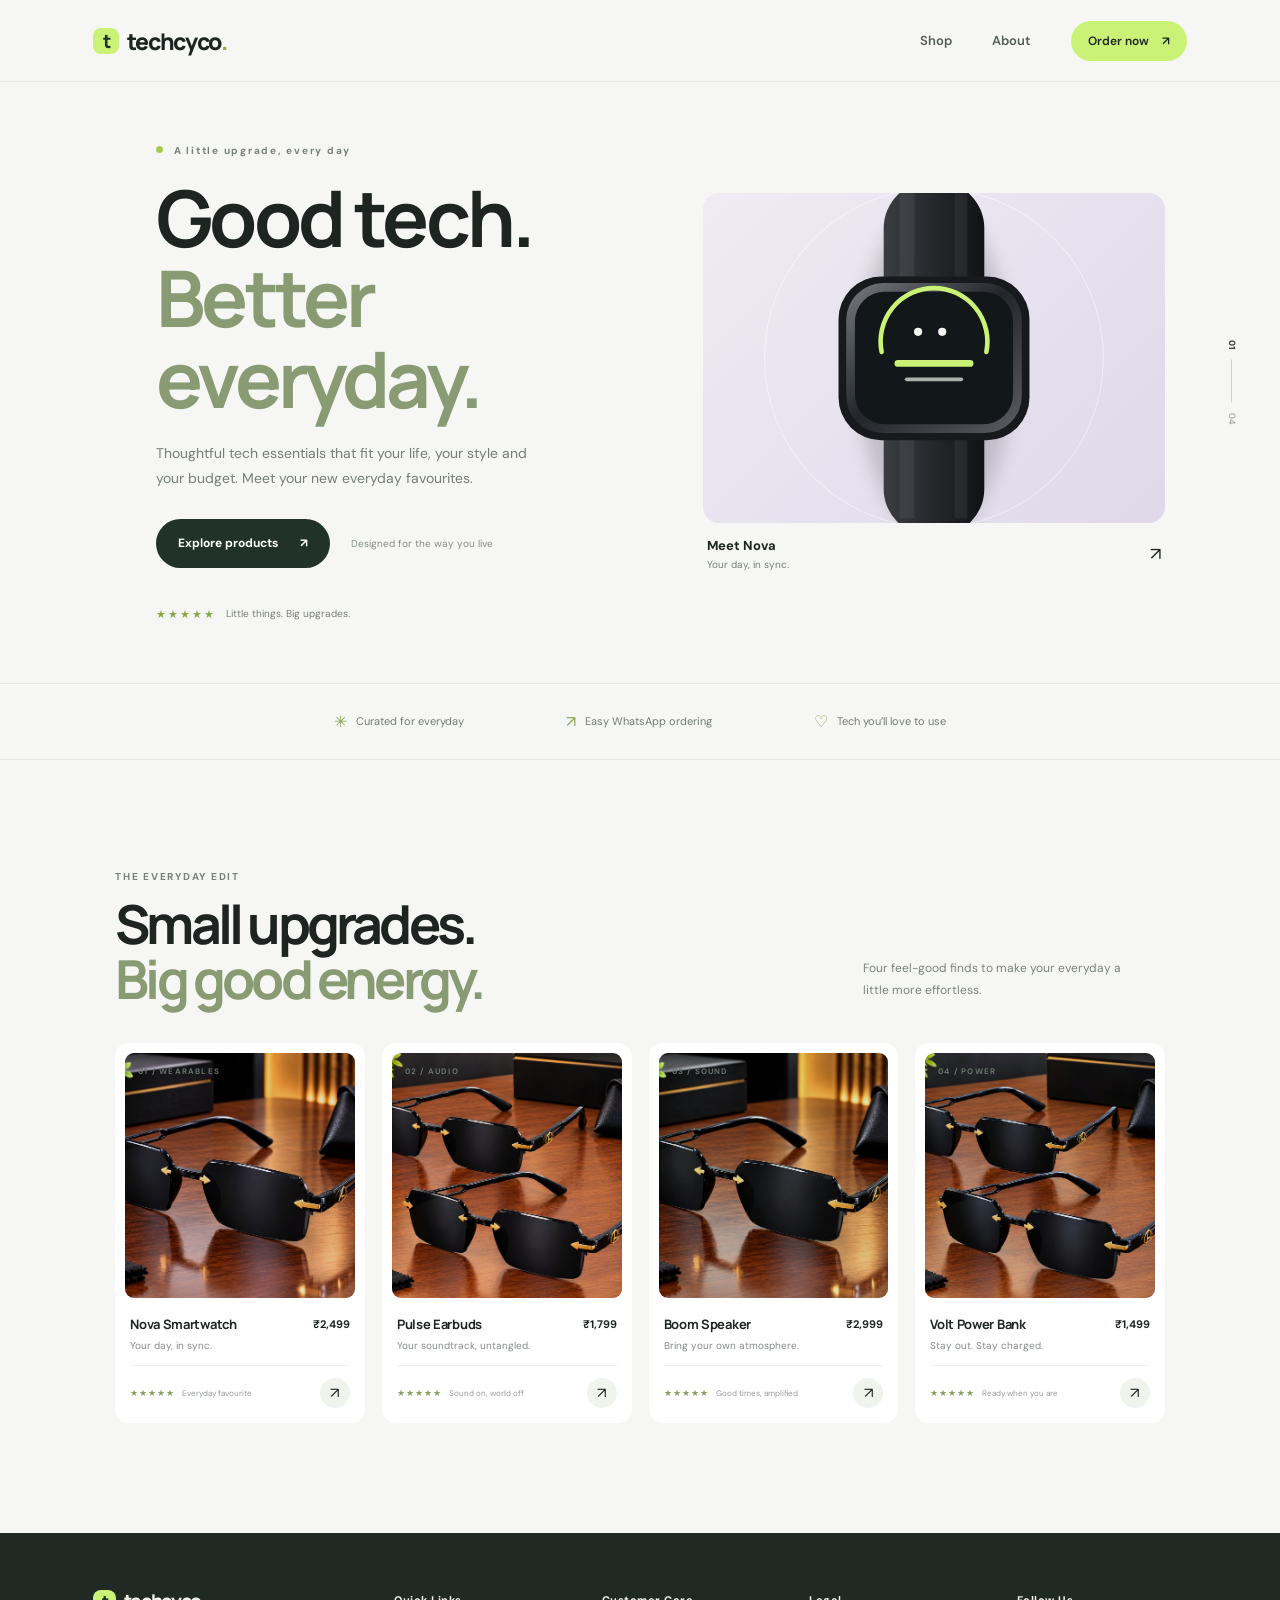
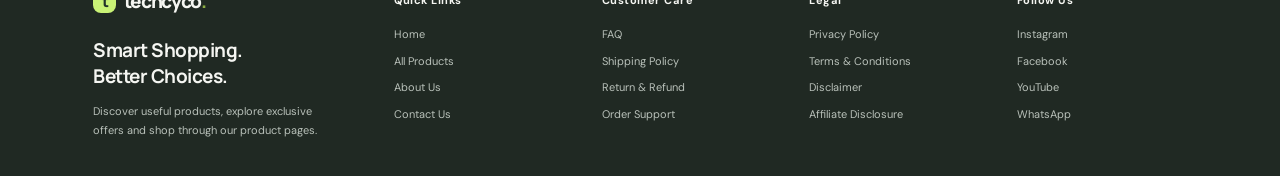
==== index.html @ bb51aa91 "initialisation" ====
<!doctype html>
<html lang="en">
<head>
  <meta charset="utf-8">
  <meta name="viewport" content="width=device-width, initial-scale=1">
  <meta name="theme-color" content="#f6f7f4">
  <meta name="description" content="Discover thoughtfully selected everyday tech at Techcyco. Shop smartwatches, earbuds, speakers and power banks.">
  <title>Techcyco — Good tech, made for every day</title>
  <link rel="preconnect" href="https://fonts.googleapis.com">
  <link rel="preconnect" href="https://fonts.gstatic.com" crossorigin>
  <link href="https://fonts.googleapis.com/css2?family=DM+Sans:wght@400;500;600;700&family=Manrope:wght@400;500;600;700;800&display=swap" rel="stylesheet">
  <link rel="stylesheet" href="css/style.css">
</head>
<body data-page="home">
  <header class="site-header">
    <a class="brand" href="index.html" aria-label="Techcyco home"><span class="brand-mark">t</span>techcyco<span class="brand-dot">.</span></a>
    <nav class="main-nav" aria-label="Main navigation">
      <a href="#products">Shop</a>
      <a href="#about">About</a>
      <a class="nav-cta" href="products/product1/index.html#order">Order now <span aria-hidden="true">↗</span></a>
    </nav>
  </header>

  <main>
    <section class="hero">
      <div class="hero-copy">
        <p class="eyebrow"><span class="eyebrow-dot"></span> A little upgrade, every day</p>
        <h1>Good tech.<br><span>Better everyday.</span></h1>
        <p class="hero-description">Thoughtful tech essentials that fit your life, your style and your budget. Meet your new everyday favourites.</p>
        <div class="hero-actions">
          <a class="button button-dark" href="#products">Explore products <span aria-hidden="true">↗</span></a>
          <span class="hero-note">Designed for the way you live</span>
        </div>
        <div class="hero-proof"><span class="proof-stars" aria-label="5 out of 5 stars">★★★★★</span><span>Little things. Big upgrades.</span></div>
      </div>

      <figure class="hero-art">
        <img src="images/product1.svg" alt="Nova smartwatch">
        <figcaption class="hero-product-tag">
          <span><strong>Meet Nova</strong><small>Your day, in sync.</small></span>
          <a href="products/product1/index.html" aria-label="Shop Nova smartwatch">↗</a>
        </figcaption>
      </figure>
      <div class="hero-index"><span>01</span><span class="index-line"></span><span>04</span></div>
    </section>

    <section class="trust-strip" aria-label="Shopping benefits">
      <span><i>✳</i> Curated for everyday</span><span><i>↗</i> Easy WhatsApp ordering</span><span><i>♡</i> Tech you’ll love to use</span>
    </section>

    <section class="products-section section-wrap" id="products">
      <div class="section-heading">
        <div><p class="eyebrow">THE EVERYDAY EDIT</p><h2>Small upgrades.<br><span>Big good energy.</span></h2></div>
        <p>Four feel-good finds to make your everyday a little more effortless.</p>
      </div>
      <div class="product-grid">
        <article class="product-card card-lilac">
          <a class="card-image" href="products/product1/index.html" aria-label="View Nova smartwatch"><span class="card-number">01 / WEARABLES</span><img src="images/psun106_1.jpeg" alt="Nova smartwatch"></a>
          <div class="card-content"><div><h3>Nova Smartwatch</h3><p>Your day, in sync.</p></div><strong class="price">₹2,499</strong></div>
          <div class="card-bottom"><span class="card-rating">★★★★★ <small>Everyday favourite</small></span><a class="card-link" href="products/product1/index.html" aria-label="Shop Nova Smartwatch">↗</a></div>
        </article>
        <article class="product-card card-peach">
          <a class="card-image" href="products/product2/index.html" aria-label="View Pulse wireless earbuds"><span class="card-number">02 / AUDIO</span><img src="images/psun106_2.jpeg" alt="Pulse wireless earbuds"></a>
          <div class="card-content"><div><h3>Pulse Earbuds</h3><p>Your soundtrack, untangled.</p></div><strong class="price">₹1,799</strong></div>
          <div class="card-bottom"><span class="card-rating">★★★★★ <small>Sound on, world off</small></span><a class="card-link" href="products/product2/index.html" aria-label="Shop Pulse Earbuds">↗</a></div>
        </article>
        <article class="product-card card-mint">
          <a class="card-image" href="products/product3/index.html" aria-label="View Boom portable speaker"><span class="card-number">03 / SOUND</span><img src="images/psun106_1.jpeg" alt="Boom portable speaker"></a>
          <div class="card-content"><div><h3>Boom Speaker</h3><p>Bring your own atmosphere.</p></div><strong class="price">₹2,999</strong></div>
          <div class="card-bottom"><span class="card-rating">★★★★★ <small>Good times, amplified</small></span><a class="card-link" href="products/product3/index.html" aria-label="Shop Boom Speaker">↗</a></div>
        </article>
        <article class="product-card card-blue">
          <a class="card-image" href="products/product4/index.html" aria-label="View Volt power bank"><span class="card-number">04 / POWER</span><img src="images/psun106_2.jpeg" alt="Volt power bank"></a>
          <div class="card-content"><div><h3>Volt Power Bank</h3><p>Stay out. Stay charged.</p></div><strong class="price">₹1,499</strong></div>
          <div class="card-bottom"><span class="card-rating">★★★★★ <small>Ready when you are</small></span><a class="card-link" href="products/product4/index.html" aria-label="Shop Volt Power Bank">↗</a></div>
        </article>
      </div>
    </section>

  </main>

  <footer class="site-footer">
    <div class="footer-main">
      <section class="footer-about" id="about">
        <a class="brand" href="index.html" aria-label="Techcyco home"><span class="brand-mark">t</span>techcyco<span class="brand-dot">.</span></a>
        <h2>Smart Shopping.<br>Better Choices.</h2>
        <p>Discover useful products, explore exclusive offers and shop through our product pages.</p>
      </section>
      <nav class="footer-column" aria-label="Quick Links">
        <h2>Quick Links</h2>
        <a href="index.html">Home</a><a href="#products">All Products</a><a href="#about">About Us</a>
        <a href="https://wa.me/918271734883" target="_blank" rel="noopener noreferrer">Contact Us</a>
      </nav>
      <nav class="footer-column" aria-label="Customer Care">
        <h2>Customer Care</h2>
        <a href="https://wa.me/918271734883?text=Hi%20Techcyco%2C%20I%20have%20a%20question%20about%20your%20FAQ." target="_blank" rel="noopener noreferrer">FAQ</a>
        <a href="https://wa.me/918271734883?text=Hi%20Techcyco%2C%20please%20share%20your%20shipping%20policy." target="_blank" rel="noopener noreferrer">Shipping Policy</a>
        <a href="https://wa.me/918271734883?text=Hi%20Techcyco%2C%20please%20share%20your%20return%20and%20refund%20policy." target="_blank" rel="noopener noreferrer">Return &amp; Refund</a>
        <a href="https://wa.me/918271734883?text=Hi%20Techcyco%2C%20I%20need%20help%20with%20an%20order." target="_blank" rel="noopener noreferrer">Order Support</a>
      </nav>
      <nav class="footer-column" aria-label="Legal">
        <h2>Legal</h2>
        <a href="https://wa.me/918271734883?text=Hi%20Techcyco%2C%20please%20share%20your%20privacy%20policy." target="_blank" rel="noopener noreferrer">Privacy Policy</a>
        <a href="https://wa.me/918271734883?text=Hi%20Techcyco%2C%20please%20share%20your%20terms%20and%20conditions." target="_blank" rel="noopener noreferrer">Terms &amp; Conditions</a>
        <a href="https://wa.me/918271734883?text=Hi%20Techcyco%2C%20please%20share%20your%20disclaimer." target="_blank" rel="noopener noreferrer">Disclaimer</a>
        <a href="https://wa.me/918271734883?text=Hi%20Techcyco%2C%20please%20share%20your%20affiliate%20disclosure." target="_blank" rel="noopener noreferrer">Affiliate Disclosure</a>
      </nav>
      <nav class="footer-column" aria-label="Follow Us">
        <h2>Follow Us</h2>
        <a href="https://www.instagram.com/" target="_blank" rel="noopener noreferrer">Instagram</a>
        <a href="https://www.facebook.com/" target="_blank" rel="noopener noreferrer">Facebook</a>
        <a href="https://www.youtube.com/" target="_blank" rel="noopener noreferrer">YouTube</a>
        <a href="https://wa.me/918271734883" target="_blank" rel="noopener noreferrer">WhatsApp</a>
      </nav>
    </div>
  </footer>
  <script src="js/script.js"></script>
</body>
</html>
---- css/style.css ----
:root{--ink:#1e2422;--muted:#777d79;--paper:#f6f7f4;--white:#fff;--line:#e4e7e2;--green:#c9f276;--deep-green:#213229;--font-body:"DM Sans",sans-serif;--font-display:"Manrope",sans-serif}
*{box-sizing:border-box}
html{scroll-behavior:smooth;scroll-padding-top:88px}
body{margin:0;background:var(--paper);color:var(--ink);font-family:var(--font-body);font-size:15px;-webkit-font-smoothing:antialiased}
a{color:inherit;text-decoration:none}
button,input,textarea{font:inherit}
.site-header{height:82px;padding:0 7.3%;display:flex;align-items:center;justify-content:space-between;border-bottom:1px solid rgba(30,36,34,.08);background:var(--paper);position:relative;z-index:5}
.brand{font-family:var(--font-display);font-size:23px;font-weight:800;letter-spacing:-1.3px;display:inline-flex;align-items:center}
.brand-mark{width:26px;height:26px;border-radius:8px;background:var(--green);display:inline-flex;align-items:center;justify-content:center;margin-right:8px;font-size:19px;color:var(--deep-green);letter-spacing:-1px}
.brand-dot{color:#8bad43}
.main-nav{display:flex;align-items:center;gap:40px;font-size:13px;font-weight:600}
.main-nav>a:not(.nav-cta){color:#565d59;transition:color .2s}
.main-nav>a:hover{color:#111}
.nav-cta{padding:12px 17px;border-radius:999px;background:var(--green);font-size:12px}
.nav-cta span{margin-left:10px}
.hero{min-height:580px;padding:62px 9% 62px 12.2%;display:grid;grid-template-columns:1fr .93fr;align-items:center;gap:5%;position:relative;overflow:hidden}
.hero-copy{max-width:510px;position:relative;z-index:1}
.eyebrow{font-size:10px;font-weight:700;letter-spacing:1.75px;color:#798078;margin:0 0 20px}
.eyebrow-dot{display:inline-block;width:7px;height:7px;background:#a4ca54;border-radius:50%;margin:0 7px 1px 0}
h1,h2,h3,p{margin-top:0}
.hero h1,.section-heading h2,.promise-section h2,.order-intro h2,.product-hero-copy h1{font-family:var(--font-display);letter-spacing:-3.8px;line-height:1.03;font-weight:700}
.hero h1{font-size:clamp(54px,6.1vw,82px);margin:0 0 23px}
.hero h1 span,.section-heading h2 span,.promise-section h2 span,.order-intro h2 span{color:#889b73}
.hero-description{max-width:390px;color:#777d79;line-height:1.8;font-size:14px}
.hero-actions{display:flex;align-items:center;gap:21px;margin-top:27px}
.button{height:49px;display:inline-flex;align-items:center;justify-content:center;gap:22px;border:0;border-radius:999px;padding:0 22px;font-size:12px;font-weight:700;cursor:pointer;transition:transform .2s,background .2s}
.button:hover{transform:translateY(-2px)}
.button-dark{background:var(--deep-green);color:white}
.button-dark:hover{background:#324b3a}
.hero-note{font-size:10px;color:#858b86}
.hero-proof{display:flex;align-items:center;gap:10px;margin-top:39px;font-size:10px;color:#777d79}
.proof-stars{font-size:11px;letter-spacing:2px;color:#86a845}
.hero-art{width:100%;margin:0;display:grid;gap:14px}
.hero-art img{display:block;width:100%;height:330px;object-fit:cover;border-radius:16px}
.hero-product-tag{display:flex;align-items:center;justify-content:space-between;gap:12px;padding:0 4px}
.hero-product-tag strong,.hero-product-tag small{display:block}
.hero-product-tag strong{font-size:13px}.hero-product-tag small{font-size:10px;color:var(--muted);margin-top:4px}
.hero-product-tag>a{margin-left:auto;font-size:18px}
.hero-index{position:absolute;right:3.3%;top:50%;transform:translateY(-50%);display:flex;align-items:center;gap:10px;writing-mode:vertical-rl;font-size:9px;color:#899087}
.hero-index>span:first-child{color:#303b32;font-weight:700}
.index-line{width:1px;height:43px;background:#cbd0c8}
.trust-strip{min-height:77px;border-top:1px solid var(--line);border-bottom:1px solid var(--line);display:flex;align-items:center;justify-content:center;gap:clamp(30px,8vw,130px);color:#747b74;font-size:11px}
.trust-strip span{display:flex;align-items:center;gap:9px}
.trust-strip i{font-style:normal;color:#89a54f;font-size:16px}
.section-wrap{padding-left:9%;padding-right:9%}
.products-section{padding-top:110px;padding-bottom:110px}
.section-heading{display:flex;align-items:flex-end;justify-content:space-between;margin-bottom:37px}
.section-heading .eyebrow{margin-bottom:13px}
.section-heading h2,.order-intro h2{font-size:clamp(38px,4.2vw,55px);margin:0}
.section-heading>p{max-width:260px;color:#7c827d;font-size:12px;line-height:1.8;margin:0 4% 5px 20px}
.product-grid{display:grid;grid-template-columns:repeat(4,minmax(0,1fr));gap:17px}
.product-card{padding:10px 10px 15px;border-radius:14px;background:#fff;min-width:0;transition:transform .25s,box-shadow .25s}
.product-card:hover{transform:translateY(-5px);box-shadow:0 18px 40px #202c2410}
.card-image{height:245px;border-radius:9px;display:grid;place-items:center;position:relative;overflow:hidden}
.card-lilac .card-image{background:#e7e3ef}.card-peach .card-image{background:#f2e5d9}.card-mint .card-image{background:#e1ebe4}.card-blue .card-image{background:#e1e9ed}
.card-image img{width:100%;height:100%;object-fit:cover;mix-blend-mode:multiply;transition:transform .4s}
.product-card:hover .card-image img{transform:scale(1.04)}
.card-number{position:absolute;top:13px;left:13px;z-index:1;font-size:8px;letter-spacing:1.2px;font-weight:700;color:#69736c}
.card-content{display:flex;justify-content:space-between;align-items:flex-start;gap:8px;padding:17px 5px 13px}
.card-content h3{font-family:var(--font-display);font-size:13px;letter-spacing:-.3px;margin:0 0 6px}
.card-content p{font-size:10px;color:#858b86;margin:0}
.price{font-size:11px;white-space:nowrap;margin-top:2px}
.card-bottom{margin:0 5px;padding-top:12px;border-top:1px solid #eef0ec;display:flex;align-items:center;justify-content:space-between}
.card-rating{font-size:9px;letter-spacing:1px;color:#899f5d}.card-rating small{letter-spacing:0;color:#969c96;margin-left:4px;font-size:8px}
.card-link{width:30px;height:30px;background:#f1f3ed;border-radius:50%;display:grid;place-items:center;font-size:15px;transition:background .2s}
.card-link:hover{background:var(--green)}
.promise-section{padding:82px 20px 85px;text-align:center;background:#e9ede4}
.promise-mark{width:42px;height:42px;margin:0 auto 20px;border-radius:13px;background:var(--green);display:grid;place-items:center;font-family:var(--font-display);font-size:28px;font-weight:800;color:#354332}
.promise-mark span{color:#82974d}
.promise-section .eyebrow{margin-bottom:16px}
.promise-section h2{font-size:clamp(42px,5vw,62px);margin:0}
.promise-copy{max-width:430px;margin:19px auto 23px;color:#747b74;font-size:12px;line-height:1.8}
.promise-points{display:flex;justify-content:center;gap:26px;font-size:10px;font-weight:600;color:#52634c}
.promise-points span:before{content:"✳";font-size:11px;color:#88a34d;margin-right:7px}
.order-section{padding-top:105px;padding-bottom:105px;display:grid;grid-template-columns:.75fr 1.05fr;gap:12%;align-items:start}
.order-intro{padding-top:26px}
.order-intro .eyebrow{max-width:300px;line-height:1.8}
.order-intro h2{font-size:clamp(43px,4.4vw,58px)}
.order-intro>p:not(.eyebrow){max-width:330px;font-size:12px;line-height:1.85;color:#777d79;margin-top:18px}
.order-help{display:flex;align-items:center;gap:12px;margin-top:33px}
.help-icon{width:35px;height:35px;border-radius:50%;display:grid;place-items:center;background:var(--green);font-size:17px}
.order-help strong,.order-help small{display:block}
.order-help strong{font-size:10px}.order-help small{font-size:9px;color:#858b86;margin-top:5px}
.order-form{background:#fff;border-radius:16px;padding:29px 30px 25px;box-shadow:0 12px 45px #25312608}
.form-heading{display:flex;align-items:flex-start;justify-content:space-between;margin-bottom:21px}
.form-step{font-size:8px;letter-spacing:1.5px;font-weight:700;color:#8a9d67}
.form-heading h3{font-family:var(--font-display);font-size:18px;letter-spacing:-.6px;margin:7px 0 0}
.form-spark{font-size:24px;color:#96b65c}
.form-grid{display:grid;grid-template-columns:1fr 1fr;gap:13px 12px}
.field{display:flex;flex-direction:column;gap:7px;font-size:9px;font-weight:600;color:#585f5a}
.field-full{grid-column:1/-1}
.field input,.field textarea{width:100%;border:1px solid #e8ebe6;border-radius:7px;padding:11px 12px;background:#fcfcfb;color:var(--ink);outline:none;font-size:10px;font-weight:400;resize:vertical;min-height:38px;transition:border-color .2s,box-shadow .2s}
.field input:focus,.field textarea:focus{border-color:#9bbd5e;box-shadow:0 0 0 3px #c9f27633}
.field input::placeholder,.field textarea::placeholder{color:#b0b5b0}
.product-picker{border:0;padding:0;margin:20px 0 0}
.product-picker legend{width:100%;font-size:10px;font-weight:700;margin-bottom:9px}
.product-picker legend small{font-size:9px;font-weight:400;color:#969c96;margin-left:5px}
.form-product-list{border:1px solid #e9ece7;border-radius:8px;overflow:hidden}
.form-product{display:flex;align-items:center;gap:10px;min-height:52px;padding:8px 11px;border-bottom:1px solid #edf0eb;cursor:pointer;transition:background .2s}
.form-product:last-child{border-bottom:0}
.form-product:has(input:checked){background:#f7faef}
.form-product>input{position:absolute;opacity:0;width:1px;height:1px}
.check-box{width:16px;height:16px;border:1px solid #ccd1c9;border-radius:4px;display:grid;place-items:center;flex:0 0 auto}
.form-product>input:checked+.check-box{border-color:#354532;background:#354532}
.form-product>input:checked+.check-box:after{content:"✓";font-size:11px;color:#fff;line-height:1}
.form-product>input:focus-visible+.check-box{outline:2px solid #9bbd5e;outline-offset:2px}
.form-product-name{font-size:10px;font-weight:600;flex:1}
.form-product-name small{display:block;font-size:9px;font-weight:400;color:#858b86;margin-top:3px}
.qty-control{display:flex;align-items:center;gap:6px;color:#929892;font-size:8px}
.qty-control input{width:44px;height:29px;border:1px solid #e5e8e2;border-radius:5px;background:#fff;text-align:center;font-size:10px;color:var(--ink)}
.qty-control input:disabled{background:#f7f8f6;color:#b8bdb8}
.form-error{font-size:10px;color:#b33d35;margin:9px 0 0}
.submit-order{width:100%;margin-top:15px}
.form-note{text-align:center;color:#959b95;font-size:8px;line-height:1.6;margin:11px 0 0}
.site-footer{min-height:88px;padding:20px 7.3%;border-top:1px solid var(--line);display:flex;align-items:center;justify-content:space-between;gap:15px}
.site-footer .brand{font-size:19px}.site-footer .brand-mark{width:23px;height:23px;font-size:16px}
.site-footer>span,.site-footer>a:last-child{font-size:10px;color:#808780}
.site-footer>a:last-child{font-weight:600}
.site-footer{min-height:0;padding:55px 7.3% 35px;display:block;background:#202923;color:#f5f6f2;border:0}
.footer-main{display:grid;grid-template-columns:1.55fr repeat(4,minmax(110px,1fr));gap:38px;max-width:1280px;margin:0 auto}
.footer-about .brand{color:#f5f6f2;margin-bottom:24px}
.footer-about h2{font:700 19px/1.35 var(--font-display);letter-spacing:-.5px;margin:0 0 12px}
.footer-about>p,.footer-column>a{font-size:11px;line-height:1.8}
.footer-about>p{max-width:245px;color:#b9c1ba;margin:0}
.footer-column{display:flex;flex-direction:column;align-items:flex-start;gap:7px}
.footer-column h2{font:700 11px/1.4 var(--font-body);letter-spacing:.5px;color:#f5f6f2;margin:5px 0 9px}
.footer-column>a{color:#b9c1ba;transition:color .2s}
.footer-column>a:hover{color:var(--green)}
.product-page{--accent:#e6e2ef}
.product-hero{min-height:550px;padding:60px 11%;display:grid;grid-template-columns:1fr .9fr;gap:7%;align-items:center}
.product-hero-copy{max-width:500px}
.breadcrumb{font-size:10px;color:#868d86;margin-bottom:35px}
.breadcrumb a:hover{color:#354532}
.product-hero-copy h1{font-size:clamp(48px,5.5vw,72px);margin:0 0 18px}
.product-hero-copy h1 span{display:block;color:#8b9b74}
.product-lede{font-size:14px;line-height:1.8;color:#777d79;max-width:400px}
.product-meta{display:flex;align-items:center;gap:15px;margin-top:22px}
.product-price{font-family:var(--font-display);font-size:21px;font-weight:700}
.product-review{font-size:9px;color:#7c827d}.product-review b{letter-spacing:1px;color:#8aa551}
.product-actions{display:flex;gap:11px;margin-top:26px}
.button-outline{background:transparent;border:1px solid #ccd2c9;color:#303b32}
.product-visual{height:390px;border-radius:50% 50% 47% 47%;background:var(--accent);overflow:hidden;position:relative;display:grid;place-items:center}
.product-visual:before,.product-visual:after{content:"";position:absolute;border:1px solid #29382b14;border-radius:50%;width:82%;height:82%}
.product-visual:after{width:102%;height:102%}
.product-visual img{width:100%;height:100%;object-fit:cover;mix-blend-mode:multiply;position:relative;z-index:1}
.product-highlights{padding:30px 10%;background:#fff;display:grid;grid-template-columns:repeat(3,1fr);gap:20px;text-align:center}
.highlight{font-size:11px;font-weight:700}.highlight span{display:block;margin-top:5px;font-size:9px;font-weight:400;color:#8a908a}
.product-details{padding:67px 10%;text-align:center}
.product-details .eyebrow{margin-bottom:12px}
.product-details h2{font:700 clamp(28px,3vw,39px)/1.15 var(--font-display);letter-spacing:-1.8px;margin:0 auto 14px;max-width:520px}
.product-details>p:last-child{max-width:560px;margin:0 auto;color:#777d79;font-size:12px;line-height:1.9}
@media(max-width:980px){.hero{padding-left:8%;padding-right:8%;gap:2%}.hero-art img{height:300px}.section-wrap{padding-left:6%;padding-right:6%}.card-image{height:210px}.order-section{gap:7%}.product-hero{padding-left:8%;padding-right:8%}.footer-main{grid-template-columns:1.5fr repeat(2,minmax(130px,1fr));gap:30px}.footer-about{grid-row:span 2}}
@media(max-width:700px){html{scroll-padding-top:72px}.site-header{height:68px;padding:0 5%}.brand{font-size:21px}.main-nav{gap:18px;font-size:11px}.main-nav>a:first-child,.main-nav>a:nth-child(2){display:none}.nav-cta{padding:11px 14px}.hero{padding:50px 7% 42px;grid-template-columns:1fr;gap:5px;min-height:auto}.hero-copy{max-width:600px}.hero h1{font-size:clamp(51px,12vw,70px)}.hero-description{max-width:440px;font-size:13px}.hero-proof{margin-top:24px}.hero-art{margin-top:5px}.hero-art img{height:auto;max-height:370px}.hero-index{right:2%;top:52%;font-size:8px}.trust-strip{padding:18px 6%;gap:12px;justify-content:space-between;flex-wrap:wrap;font-size:9px}.trust-strip span{gap:6px}.trust-strip span:last-child{display:none}.products-section{padding-top:73px;padding-bottom:72px}.section-heading{align-items:flex-start;gap:12px;flex-direction:column;margin-bottom:25px}.section-heading h2,.order-intro h2{font-size:43px}.section-heading>p{margin:0;max-width:310px}.product-grid{grid-template-columns:repeat(2,minmax(0,1fr));gap:11px}.product-card{padding:7px 7px 11px}.card-image{height:clamp(145px,43vw,235px)}.card-content{padding:12px 3px 10px}.card-content h3{font-size:11px}.card-content p{font-size:9px}.price{font-size:10px}.card-bottom{margin:0 3px;padding-top:9px}.card-rating{font-size:8px}.card-rating small{display:block;margin:4px 0 0;font-size:8px}.card-link{width:27px;height:27px}.promise-section{padding:66px 20px}.promise-section h2{font-size:50px}.promise-copy{font-size:11px}.promise-points{gap:13px;flex-wrap:wrap;font-size:9px}.order-section{padding-top:74px;padding-bottom:72px;grid-template-columns:1fr;gap:30px}.order-intro{padding-top:0}.order-intro>p:not(.eyebrow){max-width:420px}.order-help{margin-top:22px}.order-form{padding:22px 18px 20px}.form-grid{gap:12px 9px}.site-footer{padding:40px 6% 28px}.footer-main{grid-template-columns:repeat(2,minmax(0,1fr));gap:28px 20px}.footer-about{grid-column:1/-1;grid-row:auto}.footer-about>p{max-width:340px}.footer-column h2{margin-bottom:7px}.footer-column>a{font-size:10px}.product-hero{padding:36px 7% 45px;grid-template-columns:1fr;gap:20px}.breadcrumb{margin-bottom:23px}.product-hero-copy h1{font-size:54px}.product-visual{height:min(88vw,370px);max-width:460px;width:100%;margin:0 auto}.product-highlights{padding:23px 5%;gap:12px}.highlight{font-size:10px}.highlight span{font-size:8px}.product-details{padding:51px 7%}}
@media(max-width:390px){.main-nav{gap:10px}.nav-cta{font-size:10px}.hero-actions{gap:12px}.hero-note{font-size:9px}.form-product{gap:7px;padding:8px}.form-product-name{font-size:9px}.qty-control{gap:4px}.qty-control input{width:38px}.product-actions{gap:8px}.product-actions .button{padding:0 16px;gap:12px}}
@media(prefers-reduced-motion:reduce){*,*::before,*::after{scroll-behavior:auto!important;transition:none!important}}
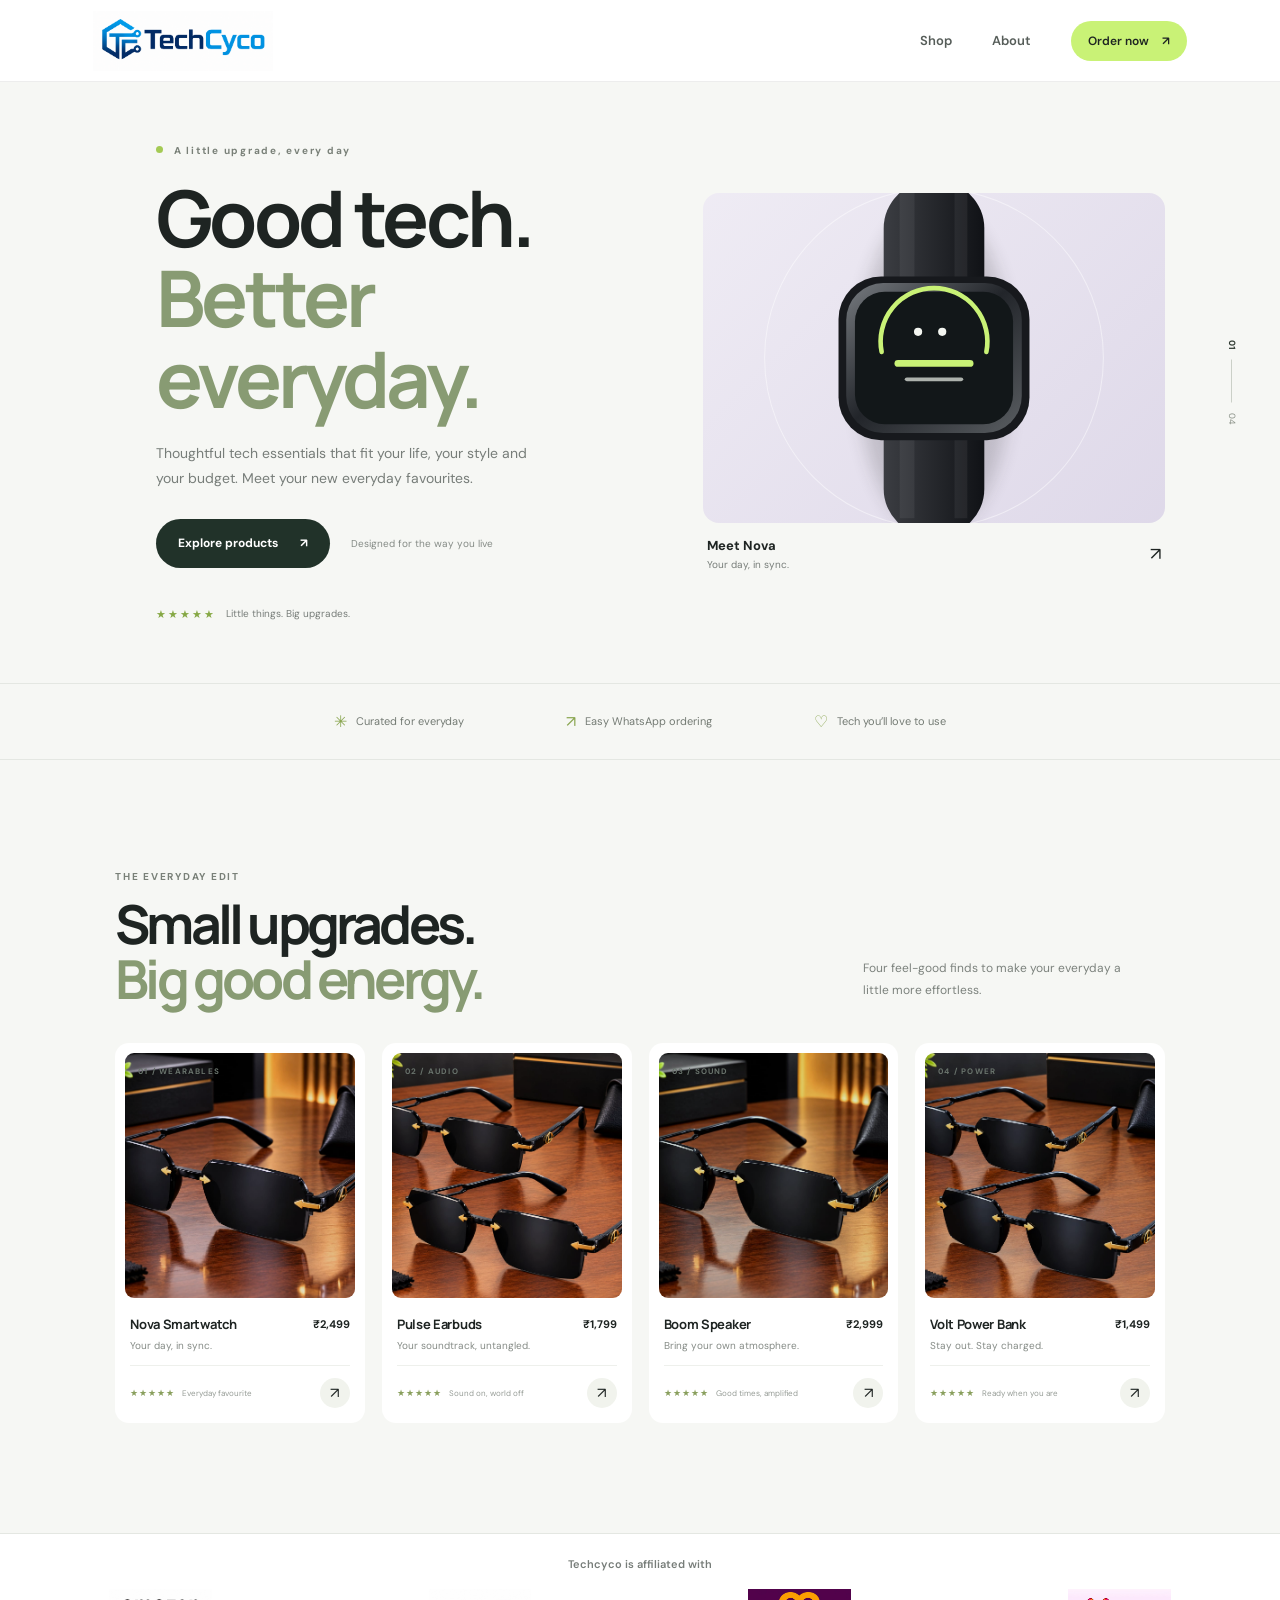
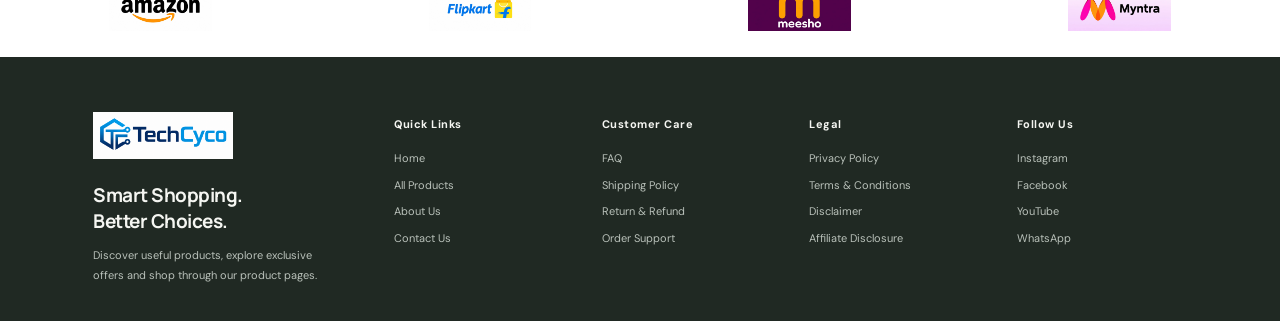
==== commit 066d35eb: "uploate affiliated ecommare images" ====
--- a/index.html
+++ b/index.html
@@ -5,7 +5,8 @@
   <meta name="viewport" content="width=device-width, initial-scale=1">
   <meta name="theme-color" content="#f6f7f4">
   <meta name="description" content="Discover thoughtfully selected everyday tech at Techcyco. Shop smartwatches, earbuds, speakers and power banks.">
-  <title>Techcyco — Good tech, made for every day</title>
+  <title>techcyco.in</title>
+  <link rel="icon" type="image/jpeg" href="images/techcyco-favicon.jpeg">
   <link rel="preconnect" href="https://fonts.googleapis.com">
   <link rel="preconnect" href="https://fonts.gstatic.com" crossorigin>
   <link href="https://fonts.googleapis.com/css2?family=DM+Sans:wght@400;500;600;700&family=Manrope:wght@400;500;600;700;800&display=swap" rel="stylesheet">
@@ -13,7 +14,7 @@
 </head>
 <body data-page="home">
   <header class="site-header">
-    <a class="brand" href="index.html" aria-label="Techcyco home"><span class="brand-mark">t</span>techcyco<span class="brand-dot">.</span></a>
+    <a class="brand" href="index.html" aria-label="Techcyco home"><img src="images/techcyco-logo.png" alt="TechCyco"></a>
     <nav class="main-nav" aria-label="Main navigation">
       <a href="#products">Shop</a>
       <a href="#about">About</a>
@@ -79,10 +80,30 @@
 
   </main>
 
+  <section class="affiliate-strip" aria-label="Affiliate partners">
+    <p>Techcyco is affiliated with</p>
+    <div class="affiliate-marquee">
+      <div class="affiliate-track">
+        <span class="affiliate-logo-group">
+          <img src="images/affiliated_amazon.jpeg" alt="Amazon">
+          <img src="images/affiliated_fliptkard.jpeg" alt="Flipkart">
+          <img src="images/affiliated_meesho.jpeg" alt="Meesho">
+          <img src="images/affiliated_mytra.jpeg" alt="Myntra">
+        </span>
+        <span class="affiliate-logo-group" aria-hidden="true">
+          <img src="images/affiliated_amazon.jpeg" alt="">
+          <img src="images/affiliated_fliptkard.jpeg" alt="">
+          <img src="images/affiliated_meesho.jpeg" alt="">
+          <img src="images/affiliated_mytra.jpeg" alt="">
+        </span>
+      </div>
+    </div>
+  </section>
+
   <footer class="site-footer">
     <div class="footer-main">
       <section class="footer-about" id="about">
-        <a class="brand" href="index.html" aria-label="Techcyco home"><span class="brand-mark">t</span>techcyco<span class="brand-dot">.</span></a>
+        <a class="brand" href="index.html" aria-label="Techcyco home"><img src="images/techcyco-logo.png" alt="TechCyco"></a>
         <h2>Smart Shopping.<br>Better Choices.</h2>
         <p>Discover useful products, explore exclusive offers and shop through our product pages.</p>
       </section>
--- a/css/style.css
+++ b/css/style.css
@@ -4,7 +4,8 @@
 body{margin:0;background:var(--paper);color:var(--ink);font-family:var(--font-body);font-size:15px;-webkit-font-smoothing:antialiased}
 a{color:inherit;text-decoration:none}
 button,input,textarea{font:inherit}
-.site-header{height:82px;padding:0 7.3%;display:flex;align-items:center;justify-content:space-between;border-bottom:1px solid rgba(30,36,34,.08);background:var(--paper);position:relative;z-index:5}
+.site-header{height:82px;padding:0 7.3%;display:flex;align-items:center;justify-content:space-between;border-bottom:1px solid rgba(30,36,34,.08);background:#fff;position:relative;z-index:5}
+.site-header .brand img{display:block;width:180px;height:auto}
 .brand{font-family:var(--font-display);font-size:23px;font-weight:800;letter-spacing:-1.3px;display:inline-flex;align-items:center}
 .brand-mark{width:26px;height:26px;border-radius:8px;background:var(--green);display:inline-flex;align-items:center;justify-content:center;margin-right:8px;font-size:19px;color:var(--deep-green);letter-spacing:-1px}
 .brand-dot{color:#8bad43}
@@ -112,6 +113,13 @@
 .form-error{font-size:10px;color:#b33d35;margin:9px 0 0}
 .submit-order{width:100%;margin-top:15px}
 .form-note{text-align:center;color:#959b95;font-size:8px;line-height:1.6;margin:11px 0 0}
+.affiliate-strip{padding:23px 0 18px;background:#fff;border-top:1px solid var(--line);overflow:hidden}
+.affiliate-strip>p{text-align:center;font-size:11px;font-weight:600;color:#777d79;margin:0 0 10px}
+.affiliate-marquee{width:100%;height:58px;overflow:hidden}
+.affiliate-track{display:flex;width:200%;height:100%;animation:affiliate-scroll 28s linear infinite}
+.affiliate-logo-group{display:flex;flex:0 0 50%;align-items:center;justify-content:space-around;gap:clamp(10px,4vw,52px);padding:0 26px;white-space:nowrap}
+.affiliate-logo-group img{display:block;flex:0 1 120px;width:120px;min-width:0;height:42px;object-fit:contain}
+@keyframes affiliate-scroll{to{transform:translateX(-50%)}}
 .site-footer{min-height:88px;padding:20px 7.3%;border-top:1px solid var(--line);display:flex;align-items:center;justify-content:space-between;gap:15px}
 .site-footer .brand{font-size:19px}.site-footer .brand-mark{width:23px;height:23px;font-size:16px}
 .site-footer>span,.site-footer>a:last-child{font-size:10px;color:#808780}
@@ -119,6 +127,7 @@
 .site-footer{min-height:0;padding:55px 7.3% 35px;display:block;background:#202923;color:#f5f6f2;border:0}
 .footer-main{display:grid;grid-template-columns:1.55fr repeat(4,minmax(110px,1fr));gap:38px;max-width:1280px;margin:0 auto}
 .footer-about .brand{color:#f5f6f2;margin-bottom:24px}
+.footer-about .brand img{display:block;width:140px;height:auto}
 .footer-about h2{font:700 19px/1.35 var(--font-display);letter-spacing:-.5px;margin:0 0 12px}
 .footer-about>p,.footer-column>a{font-size:11px;line-height:1.8}
 .footer-about>p{max-width:245px;color:#b9c1ba;margin:0}
@@ -150,6 +159,6 @@
 .product-details h2{font:700 clamp(28px,3vw,39px)/1.15 var(--font-display);letter-spacing:-1.8px;margin:0 auto 14px;max-width:520px}
 .product-details>p:last-child{max-width:560px;margin:0 auto;color:#777d79;font-size:12px;line-height:1.9}
 @media(max-width:980px){.hero{padding-left:8%;padding-right:8%;gap:2%}.hero-art img{height:300px}.section-wrap{padding-left:6%;padding-right:6%}.card-image{height:210px}.order-section{gap:7%}.product-hero{padding-left:8%;padding-right:8%}.footer-main{grid-template-columns:1.5fr repeat(2,minmax(130px,1fr));gap:30px}.footer-about{grid-row:span 2}}
-@media(max-width:700px){html{scroll-padding-top:72px}.site-header{height:68px;padding:0 5%}.brand{font-size:21px}.main-nav{gap:18px;font-size:11px}.main-nav>a:first-child,.main-nav>a:nth-child(2){display:none}.nav-cta{padding:11px 14px}.hero{padding:50px 7% 42px;grid-template-columns:1fr;gap:5px;min-height:auto}.hero-copy{max-width:600px}.hero h1{font-size:clamp(51px,12vw,70px)}.hero-description{max-width:440px;font-size:13px}.hero-proof{margin-top:24px}.hero-art{margin-top:5px}.hero-art img{height:auto;max-height:370px}.hero-index{right:2%;top:52%;font-size:8px}.trust-strip{padding:18px 6%;gap:12px;justify-content:space-between;flex-wrap:wrap;font-size:9px}.trust-strip span{gap:6px}.trust-strip span:last-child{display:none}.products-section{padding-top:73px;padding-bottom:72px}.section-heading{align-items:flex-start;gap:12px;flex-direction:column;margin-bottom:25px}.section-heading h2,.order-intro h2{font-size:43px}.section-heading>p{margin:0;max-width:310px}.product-grid{grid-template-columns:repeat(2,minmax(0,1fr));gap:11px}.product-card{padding:7px 7px 11px}.card-image{height:clamp(145px,43vw,235px)}.card-content{padding:12px 3px 10px}.card-content h3{font-size:11px}.card-content p{font-size:9px}.price{font-size:10px}.card-bottom{margin:0 3px;padding-top:9px}.card-rating{font-size:8px}.card-rating small{display:block;margin:4px 0 0;font-size:8px}.card-link{width:27px;height:27px}.promise-section{padding:66px 20px}.promise-section h2{font-size:50px}.promise-copy{font-size:11px}.promise-points{gap:13px;flex-wrap:wrap;font-size:9px}.order-section{padding-top:74px;padding-bottom:72px;grid-template-columns:1fr;gap:30px}.order-intro{padding-top:0}.order-intro>p:not(.eyebrow){max-width:420px}.order-help{margin-top:22px}.order-form{padding:22px 18px 20px}.form-grid{gap:12px 9px}.site-footer{padding:40px 6% 28px}.footer-main{grid-template-columns:repeat(2,minmax(0,1fr));gap:28px 20px}.footer-about{grid-column:1/-1;grid-row:auto}.footer-about>p{max-width:340px}.footer-column h2{margin-bottom:7px}.footer-column>a{font-size:10px}.product-hero{padding:36px 7% 45px;grid-template-columns:1fr;gap:20px}.breadcrumb{margin-bottom:23px}.product-hero-copy h1{font-size:54px}.product-visual{height:min(88vw,370px);max-width:460px;width:100%;margin:0 auto}.product-highlights{padding:23px 5%;gap:12px}.highlight{font-size:10px}.highlight span{font-size:8px}.product-details{padding:51px 7%}}
-@media(max-width:390px){.main-nav{gap:10px}.nav-cta{font-size:10px}.hero-actions{gap:12px}.hero-note{font-size:9px}.form-product{gap:7px;padding:8px}.form-product-name{font-size:9px}.qty-control{gap:4px}.qty-control input{width:38px}.product-actions{gap:8px}.product-actions .button{padding:0 16px;gap:12px}}
-@media(prefers-reduced-motion:reduce){*,*::before,*::after{scroll-behavior:auto!important;transition:none!important}}
+@media(max-width:700px){html{scroll-padding-top:72px}.site-header{height:68px;padding:0 5%}.site-header .brand img{width:160px}.brand{font-size:21px}.main-nav{gap:18px;font-size:11px}.main-nav>a:first-child,.main-nav>a:nth-child(2){display:none}.nav-cta{padding:11px 14px}.hero{padding:50px 7% 42px;grid-template-columns:1fr;gap:5px;min-height:auto}.hero-copy{max-width:600px}.hero h1{font-size:clamp(51px,12vw,70px)}.hero-description{max-width:440px;font-size:13px}.hero-proof{margin-top:24px}.hero-art{margin-top:5px}.hero-art img{height:auto;max-height:370px}.hero-index{right:2%;top:52%;font-size:8px}.trust-strip{padding:18px 6%;gap:12px;justify-content:space-between;flex-wrap:wrap;font-size:9px}.trust-strip span{gap:6px}.trust-strip span:last-child{display:none}.products-section{padding-top:73px;padding-bottom:72px}.section-heading{align-items:flex-start;gap:12px;flex-direction:column;margin-bottom:25px}.section-heading h2,.order-intro h2{font-size:43px}.section-heading>p{margin:0;max-width:310px}.product-grid{grid-template-columns:repeat(2,minmax(0,1fr));gap:11px}.product-card{padding:7px 7px 11px}.card-image{height:clamp(145px,43vw,235px)}.card-content{padding:12px 3px 10px}.card-content h3{font-size:11px}.card-content p{font-size:9px}.price{font-size:10px}.card-bottom{margin:0 3px;padding-top:9px}.card-rating{font-size:8px}.card-rating small{display:block;margin:4px 0 0;font-size:8px}.card-link{width:27px;height:27px}.promise-section{padding:66px 20px}.promise-section h2{font-size:50px}.promise-copy{font-size:11px}.promise-points{gap:13px;flex-wrap:wrap;font-size:9px}.order-section{padding-top:74px;padding-bottom:72px;grid-template-columns:1fr;gap:30px}.order-intro{padding-top:0}.order-intro>p:not(.eyebrow){max-width:420px}.order-help{margin-top:22px}.order-form{padding:22px 18px 20px}.form-grid{gap:12px 9px}.site-footer{padding:40px 6% 28px}.footer-main{grid-template-columns:repeat(2,minmax(0,1fr));gap:28px 20px}.footer-about{grid-column:1/-1;grid-row:auto}.footer-about>p{max-width:340px}.footer-column h2{margin-bottom:7px}.footer-column>a{font-size:10px}.product-hero{padding:36px 7% 45px;grid-template-columns:1fr;gap:20px}.breadcrumb{margin-bottom:23px}.product-hero-copy h1{font-size:54px}.product-visual{height:min(88vw,370px);max-width:460px;width:100%;margin:0 auto}.product-highlights{padding:23px 5%;gap:12px}.highlight{font-size:10px}.highlight span{font-size:8px}.product-details{padding:51px 7%}}
+@media(max-width:390px){.site-header .brand img{width:145px}.main-nav{gap:10px}.nav-cta{font-size:10px}.hero-actions{gap:12px}.hero-note{font-size:9px}.form-product{gap:7px;padding:8px}.form-product-name{font-size:9px}.qty-control{gap:4px}.qty-control input{width:38px}.product-actions{gap:8px}.product-actions .button{padding:0 16px;gap:12px}}
+@media(prefers-reduced-motion:reduce){*,*::before,*::after{scroll-behavior:auto!important;transition:none!important}.affiliate-track{animation:none}}
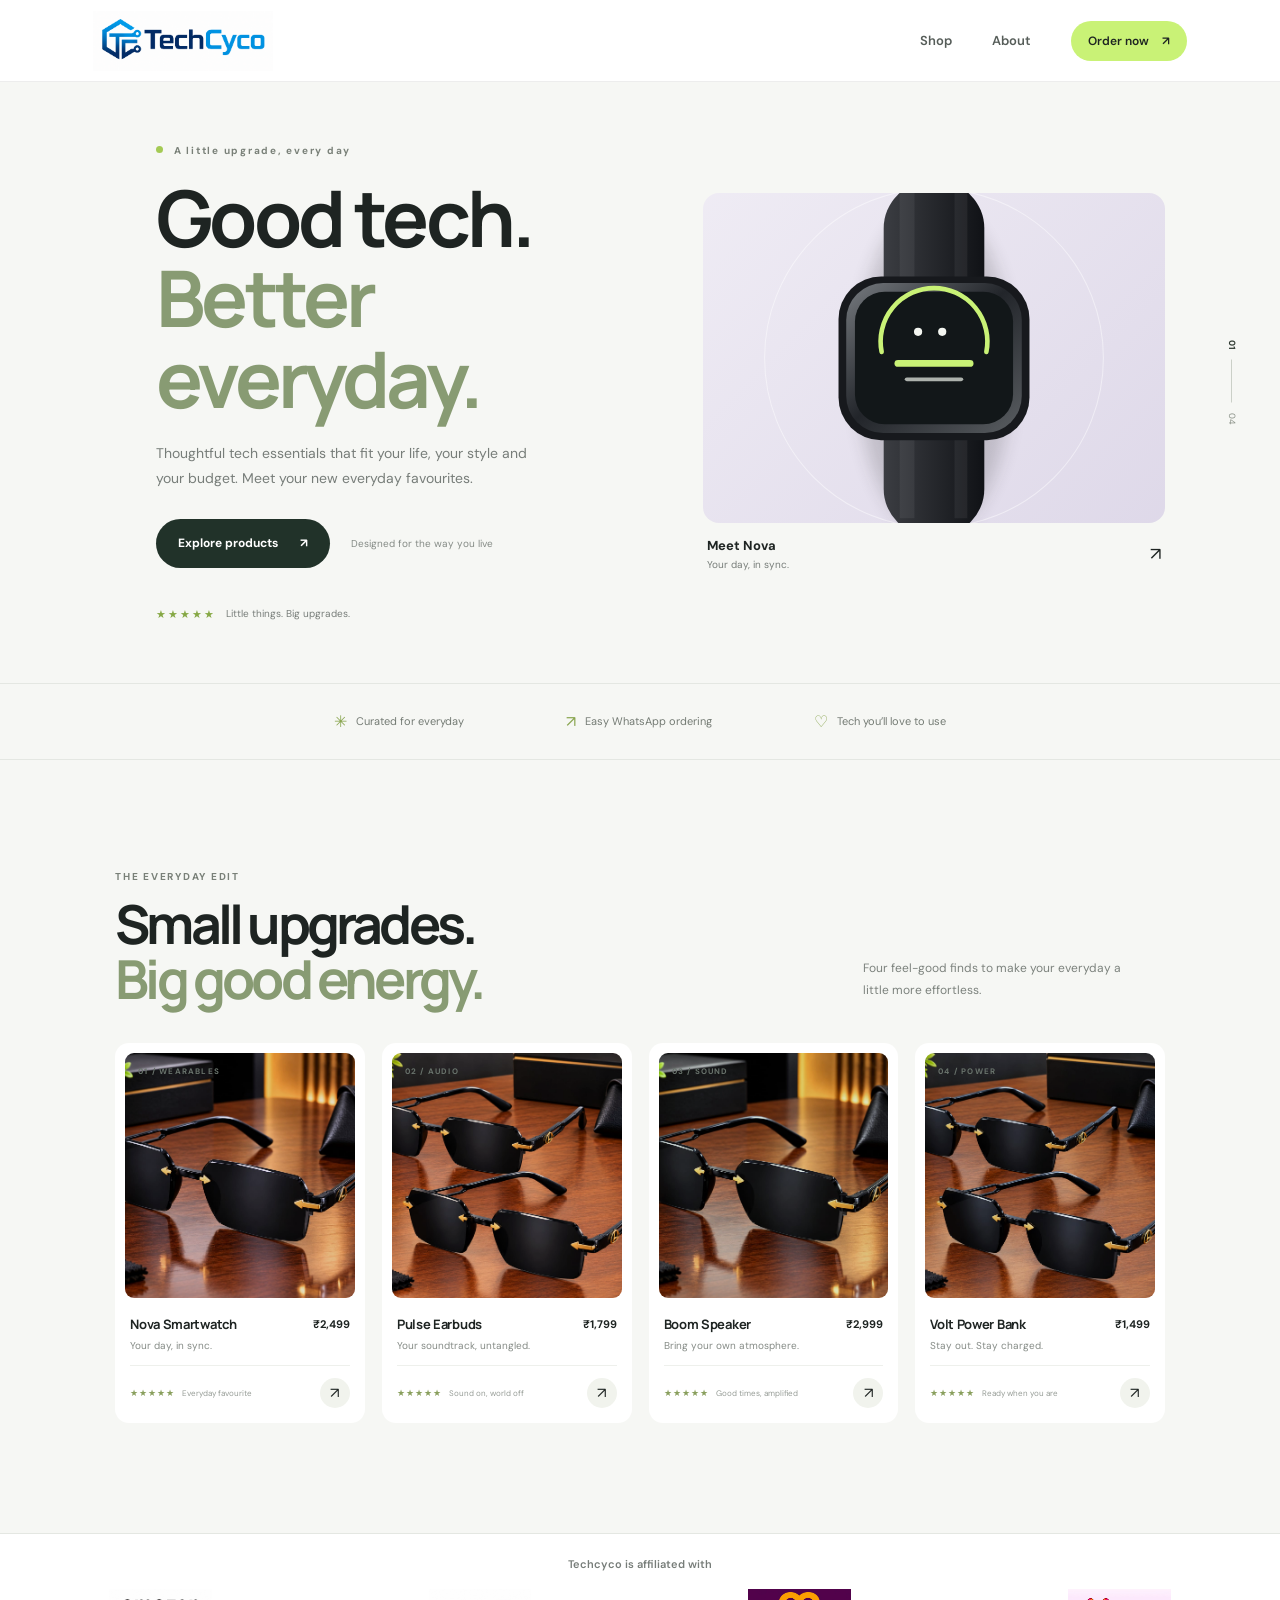
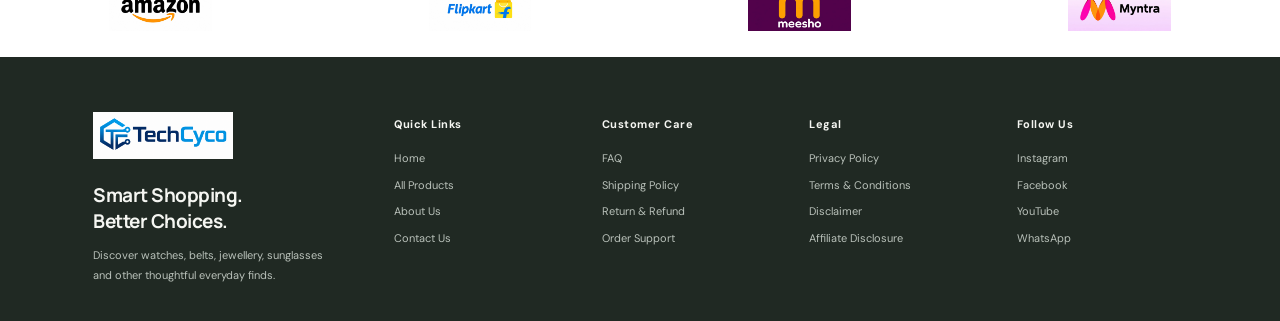
==== commit bc2d6acc: "update footer" ====
--- a/index.html
+++ b/index.html
@@ -105,31 +105,31 @@
       <section class="footer-about" id="about">
         <a class="brand" href="index.html" aria-label="Techcyco home"><img src="images/techcyco-logo.png" alt="TechCyco"></a>
         <h2>Smart Shopping.<br>Better Choices.</h2>
-        <p>Discover useful products, explore exclusive offers and shop through our product pages.</p>
+        <p>Discover watches, belts, jewellery, sunglasses and other thoughtful everyday finds.</p>
       </section>
       <nav class="footer-column" aria-label="Quick Links">
         <h2>Quick Links</h2>
-        <a href="index.html">Home</a><a href="#products">All Products</a><a href="#about">About Us</a>
-        <a href="https://wa.me/918271734883" target="_blank" rel="noopener noreferrer">Contact Us</a>
+        <a href="index.html">Home</a><a href="#products">All Products</a><a href="pages/about-us/index.html">About Us</a>
+        <a href="pages/contact-us/index.html">Contact Us</a>
       </nav>
       <nav class="footer-column" aria-label="Customer Care">
         <h2>Customer Care</h2>
-        <a href="https://wa.me/918271734883?text=Hi%20Techcyco%2C%20I%20have%20a%20question%20about%20your%20FAQ." target="_blank" rel="noopener noreferrer">FAQ</a>
-        <a href="https://wa.me/918271734883?text=Hi%20Techcyco%2C%20please%20share%20your%20shipping%20policy." target="_blank" rel="noopener noreferrer">Shipping Policy</a>
-        <a href="https://wa.me/918271734883?text=Hi%20Techcyco%2C%20please%20share%20your%20return%20and%20refund%20policy." target="_blank" rel="noopener noreferrer">Return &amp; Refund</a>
-        <a href="https://wa.me/918271734883?text=Hi%20Techcyco%2C%20I%20need%20help%20with%20an%20order." target="_blank" rel="noopener noreferrer">Order Support</a>
+        <a href="pages/faq/index.html">FAQ</a>
+        <a href="pages/shipping-policy/index.html">Shipping Policy</a>
+        <a href="pages/return-refund/index.html">Return &amp; Refund</a>
+        <a href="pages/order-support/index.html">Order Support</a>
       </nav>
       <nav class="footer-column" aria-label="Legal">
         <h2>Legal</h2>
-        <a href="https://wa.me/918271734883?text=Hi%20Techcyco%2C%20please%20share%20your%20privacy%20policy." target="_blank" rel="noopener noreferrer">Privacy Policy</a>
-        <a href="https://wa.me/918271734883?text=Hi%20Techcyco%2C%20please%20share%20your%20terms%20and%20conditions." target="_blank" rel="noopener noreferrer">Terms &amp; Conditions</a>
-        <a href="https://wa.me/918271734883?text=Hi%20Techcyco%2C%20please%20share%20your%20disclaimer." target="_blank" rel="noopener noreferrer">Disclaimer</a>
-        <a href="https://wa.me/918271734883?text=Hi%20Techcyco%2C%20please%20share%20your%20affiliate%20disclosure." target="_blank" rel="noopener noreferrer">Affiliate Disclosure</a>
+        <a href="pages/privacy-policy/index.html">Privacy Policy</a>
+        <a href="pages/terms-and-conditions/index.html">Terms &amp; Conditions</a>
+        <a href="pages/disclaimer/index.html">Disclaimer</a>
+        <a href="pages/affiliate-disclosure/index.html">Affiliate Disclosure</a>
       </nav>
       <nav class="footer-column" aria-label="Follow Us">
         <h2>Follow Us</h2>
-        <a href="https://www.instagram.com/" target="_blank" rel="noopener noreferrer">Instagram</a>
-        <a href="https://www.facebook.com/" target="_blank" rel="noopener noreferrer">Facebook</a>
+        <a href="https://www.instagram.com/techc_yco/" target="_blank" rel="noopener noreferrer">Instagram</a>
+        <a href="https://www.facebook.com/profile.php?id=61595707210896" target="_blank" rel="noopener noreferrer">Facebook</a>
         <a href="https://www.youtube.com/" target="_blank" rel="noopener noreferrer">YouTube</a>
         <a href="https://wa.me/918271734883" target="_blank" rel="noopener noreferrer">WhatsApp</a>
       </nav>
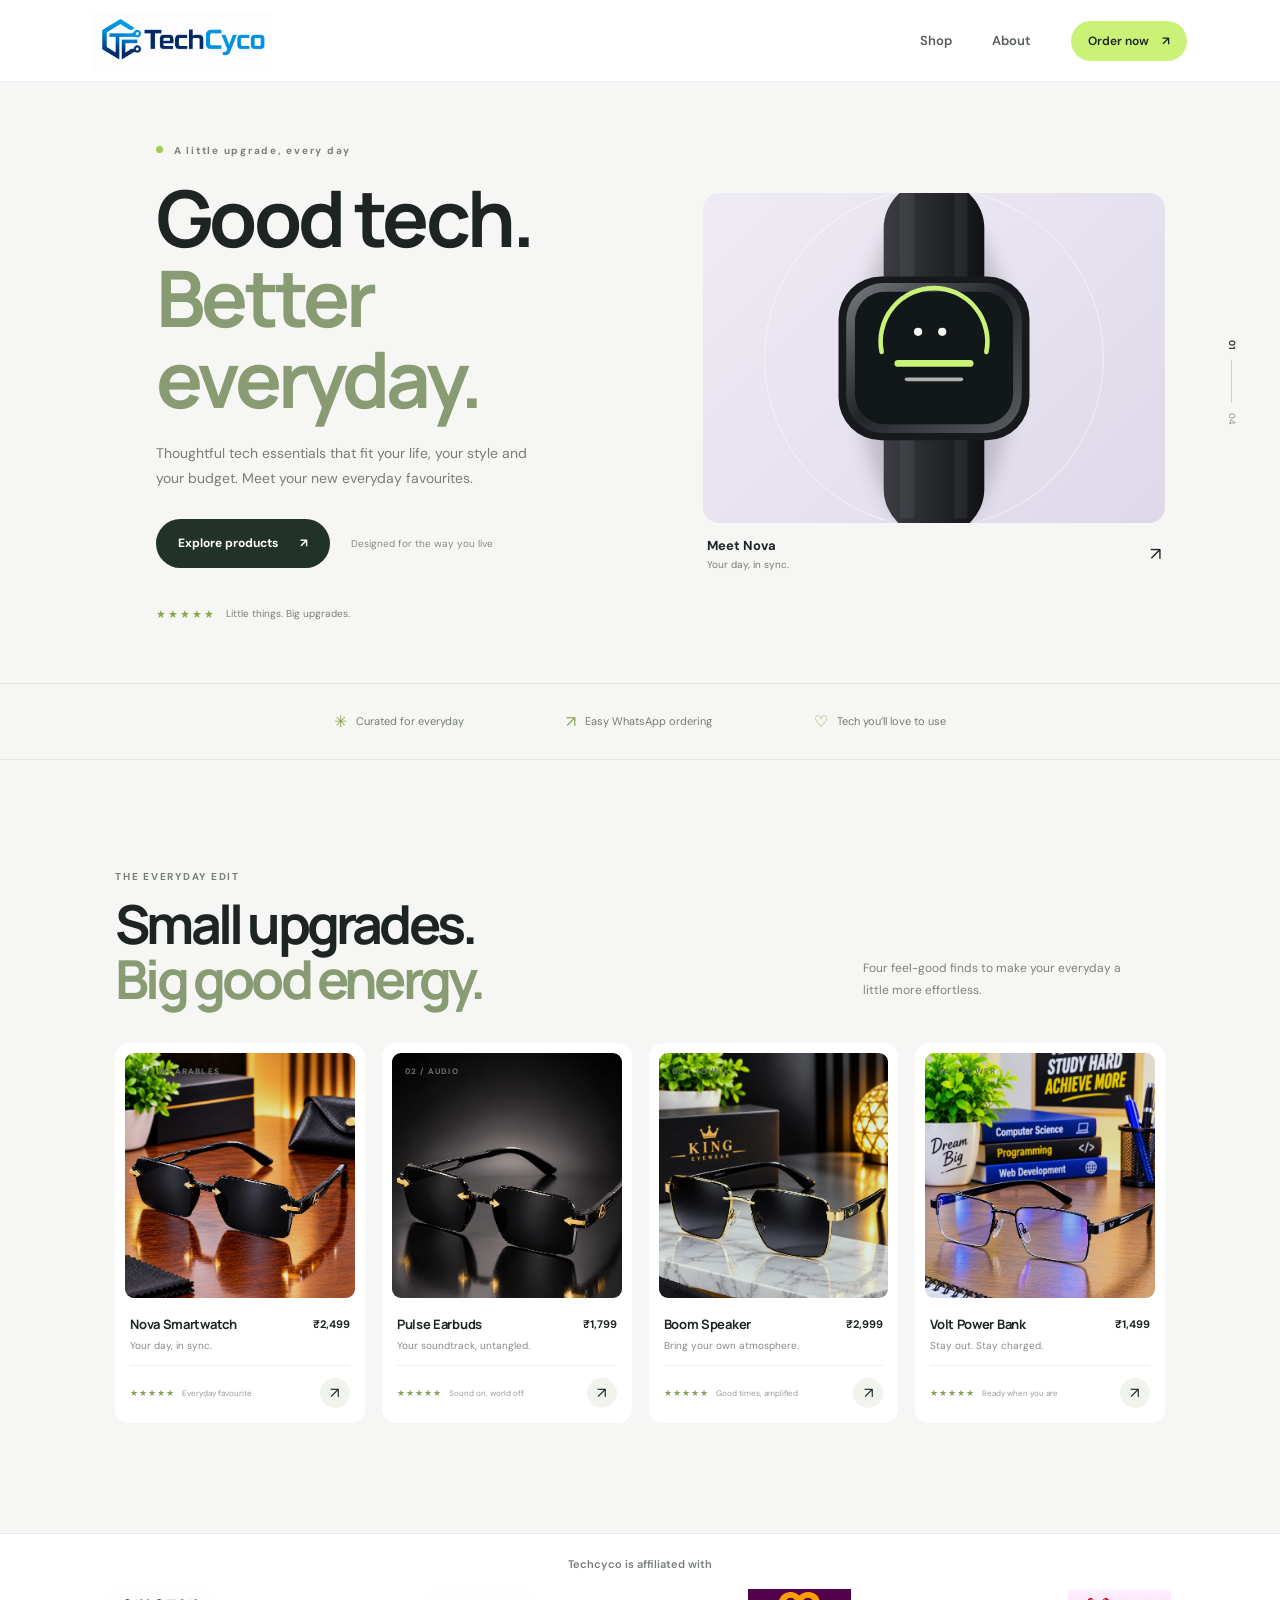
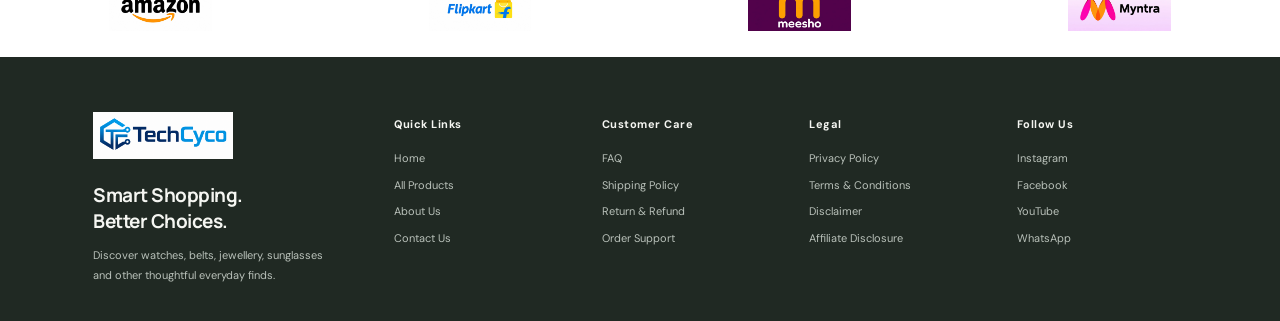
==== commit 0394ef11: "update product" ====
--- a/index.html
+++ b/index.html
@@ -56,22 +56,22 @@
       </div>
       <div class="product-grid">
         <article class="product-card card-lilac">
-          <a class="card-image" href="products/product1/index.html" aria-label="View Nova smartwatch"><span class="card-number">01 / WEARABLES</span><img src="images/psun106_1.jpeg" alt="Nova smartwatch"></a>
+          <a class="card-image" href="products/product1/index.html" aria-label="View Nova smartwatch"><span class="card-number">01 / WEARABLES</span><img src="images/firstglasses.jpeg" alt="Nova smartwatch"></a>
           <div class="card-content"><div><h3>Nova Smartwatch</h3><p>Your day, in sync.</p></div><strong class="price">₹2,499</strong></div>
           <div class="card-bottom"><span class="card-rating">★★★★★ <small>Everyday favourite</small></span><a class="card-link" href="products/product1/index.html" aria-label="Shop Nova Smartwatch">↗</a></div>
         </article>
         <article class="product-card card-peach">
-          <a class="card-image" href="products/product2/index.html" aria-label="View Pulse wireless earbuds"><span class="card-number">02 / AUDIO</span><img src="images/psun106_2.jpeg" alt="Pulse wireless earbuds"></a>
+          <a class="card-image" href="products/product2/index.html" aria-label="View Pulse wireless earbuds"><span class="card-number">02 / AUDIO</span><img src="images/sunglassespsun106(2).jpeg" alt="Pulse wireless earbuds"></a>
           <div class="card-content"><div><h3>Pulse Earbuds</h3><p>Your soundtrack, untangled.</p></div><strong class="price">₹1,799</strong></div>
           <div class="card-bottom"><span class="card-rating">★★★★★ <small>Sound on, world off</small></span><a class="card-link" href="products/product2/index.html" aria-label="Shop Pulse Earbuds">↗</a></div>
         </article>
         <article class="product-card card-mint">
-          <a class="card-image" href="products/product3/index.html" aria-label="View Boom portable speaker"><span class="card-number">03 / SOUND</span><img src="images/psun106_1.jpeg" alt="Boom portable speaker"></a>
+          <a class="card-image" href="products/product3/index.html" aria-label="View Boom portable speaker"><span class="card-number">03 / SOUND</span><img src="images/sunglassespsun106(3).jpeg" alt="Boom portable speaker"></a>
           <div class="card-content"><div><h3>Boom Speaker</h3><p>Bring your own atmosphere.</p></div><strong class="price">₹2,999</strong></div>
           <div class="card-bottom"><span class="card-rating">★★★★★ <small>Good times, amplified</small></span><a class="card-link" href="products/product3/index.html" aria-label="Shop Boom Speaker">↗</a></div>
         </article>
         <article class="product-card card-blue">
-          <a class="card-image" href="products/product4/index.html" aria-label="View Volt power bank"><span class="card-number">04 / POWER</span><img src="images/psun106_2.jpeg" alt="Volt power bank"></a>
+          <a class="card-image" href="products/product4/index.html" aria-label="View Volt power bank"><span class="card-number">04 / POWER</span><img src="images/sunglassespsun106(4).jpeg" alt="Volt power bank"></a>
           <div class="card-content"><div><h3>Volt Power Bank</h3><p>Stay out. Stay charged.</p></div><strong class="price">₹1,499</strong></div>
           <div class="card-bottom"><span class="card-rating">★★★★★ <small>Ready when you are</small></span><a class="card-link" href="products/product4/index.html" aria-label="Shop Volt Power Bank">↗</a></div>
         </article>
--- a/css/style.css
+++ b/css/style.css
@@ -116,7 +116,7 @@
 .affiliate-strip{padding:23px 0 18px;background:#fff;border-top:1px solid var(--line);overflow:hidden}
 .affiliate-strip>p{text-align:center;font-size:11px;font-weight:600;color:#777d79;margin:0 0 10px}
 .affiliate-marquee{width:100%;height:58px;overflow:hidden}
-.affiliate-track{display:flex;width:200%;height:100%;animation:affiliate-scroll 28s linear infinite}
+.affiliate-track{display:flex;width:200%;height:100%;animation:affiliate-scroll 45s linear infinite}
 .affiliate-logo-group{display:flex;flex:0 0 50%;align-items:center;justify-content:space-around;gap:clamp(10px,4vw,52px);padding:0 26px;white-space:nowrap}
 .affiliate-logo-group img{display:block;flex:0 1 120px;width:120px;min-width:0;height:42px;object-fit:contain}
 @keyframes affiliate-scroll{to{transform:translateX(-50%)}}
@@ -136,8 +136,8 @@
 .footer-column>a{color:#b9c1ba;transition:color .2s}
 .footer-column>a:hover{color:var(--green)}
 .product-page{--accent:#e6e2ef}
-.product-hero{min-height:550px;padding:60px 11%;display:grid;grid-template-columns:1fr .9fr;gap:7%;align-items:center}
-.product-hero-copy{max-width:500px}
+.product-hero{min-height:550px;padding:60px 11%;display:grid;grid-template-columns:minmax(0,1fr) minmax(0,1fr);gap:7%;align-items:center}
+.product-hero-copy{grid-column:2;grid-row:1;width:100%;max-width:460px;margin:0 auto}
 .breadcrumb{font-size:10px;color:#868d86;margin-bottom:35px}
 .breadcrumb a:hover{color:#354532}
 .product-hero-copy h1{font-size:clamp(48px,5.5vw,72px);margin:0 0 18px}
@@ -152,13 +152,97 @@
 .product-visual:before,.product-visual:after{content:"";position:absolute;border:1px solid #29382b14;border-radius:50%;width:82%;height:82%}
 .product-visual:after{width:102%;height:102%}
 .product-visual img{width:100%;height:100%;object-fit:cover;mix-blend-mode:multiply;position:relative;z-index:1}
-.product-highlights{padding:30px 10%;background:#fff;display:grid;grid-template-columns:repeat(3,1fr);gap:20px;text-align:center}
-.highlight{font-size:11px;font-weight:700}.highlight span{display:block;margin-top:5px;font-size:9px;font-weight:400;color:#8a908a}
+.product-page .product-visual{width:100%;max-width:460px;height:auto;aspect-ratio:4/3;margin:0 auto;border-radius:12px;touch-action:pan-y}
+.product-page .product-visual:before,.product-page .product-visual:after{display:none}
+.product-page .product-visual img{object-fit:contain;mix-blend-mode:normal}
+.product-page .product-gallery{grid-column:1;grid-row:1;width:100%;max-width:460px;margin:0 auto}
+.product-page .product-visual [data-gallery-main]{width:100%;height:100%;transition:transform .35s ease}
+.product-gallery-thumbnails{display:grid;grid-template-columns:repeat(5,minmax(0,1fr));gap:8px;margin-top:12px}
+.gallery-arrow{position:absolute;z-index:2;top:50%;width:38px;height:38px;display:grid;place-items:center;transform:translateY(-50%);border:0;border-radius:50%;background:#fff;color:#26332a;font-size:26px;line-height:1;cursor:pointer;box-shadow:0 2px 12px #0002}
+.gallery-arrow:hover{background:#f1f3ed}
+.gallery-previous{left:12px}
+.gallery-next{right:12px}
+.gallery-thumbnail{min-width:0;height:62px;padding:3px;border:1px solid #dfe3dc;border-radius:7px;background:#fff;cursor:pointer;overflow:hidden}
+.gallery-thumbnail.is-active{border:2px solid #596b45}
+.gallery-thumbnail img{display:block;width:100%;height:100%;object-fit:cover}
+.gallery-status{margin:8px 0 0;text-align:center;color:#777d79;font-size:10px}
+.product-highlights-accordion{max-width:1120px;margin:-40px auto 0;padding:0 clamp(20px,7vw,80px) 64px;background:#fff}
+.product-highlights-toggle{width:100%;display:flex;align-items:center;justify-content:space-between;gap:20px;padding:20px 4px;border:0;border-top:1px solid #e6e8e5;border-bottom:1px solid #e6e8e5;background:#fff;color:#161816;text-align:left;cursor:pointer}
+.product-highlights-heading{display:grid;gap:5px}
+.product-highlights-heading strong{font:700 20px/1.3 var(--font-display)}
+.product-highlights-heading>span{color:#777d79;font-size:12px;line-height:1.5}
+.product-highlights-chevron{width:22px;height:22px;flex:0 0 auto;fill:none;stroke:currentColor;stroke-width:1.8;stroke-linecap:round;stroke-linejoin:round;transition:transform .25s ease}
+.product-highlights-toggle[aria-expanded=true] .product-highlights-chevron{transform:rotate(180deg)}
+.product-highlights-toggle:focus-visible{outline:2px solid #64784d;outline-offset:3px}
+.product-highlights-content{display:grid;grid-template-rows:0fr;visibility:hidden;transition:grid-template-rows .35s ease,visibility .35s}
+.product-highlights-content.is-expanded{grid-template-rows:1fr;visibility:visible}
+.product-highlights-grid{min-height:0;overflow:hidden;display:grid;grid-template-columns:repeat(2,minmax(0,1fr));margin:0;border-top:1px solid #e8eae8}
+.product-highlight-item{min-width:0;display:grid;grid-template-columns:minmax(105px,.7fr) minmax(0,1.3fr);gap:16px;padding:16px 18px;border-bottom:1px solid #e8eae8}
+.product-highlight-item:nth-child(odd){border-right:1px solid #e8eae8}
+.product-highlight-item dt{color:#777d79;font-size:12px;line-height:1.65}
+.product-highlight-item dd{margin:0;color:#252925;font-size:13px;font-weight:500;line-height:1.65;overflow-wrap:anywhere}
+.product-faq-section{max-width:1120px;margin:-40px auto 64px;padding:0 clamp(20px,7vw,80px);background:#fff}
+.product-faq-toggle{width:100%;display:flex;align-items:center;justify-content:space-between;gap:20px;padding:20px 4px;border:0;border-top:1px solid #e6e8e5;border-bottom:1px solid #e6e8e5;background:#fff;color:#161816;text-align:left;cursor:pointer}
+.product-faq-heading{display:grid;gap:5px}
+.product-faq-heading strong{font:700 20px/1.3 var(--font-display)}
+.product-faq-heading>span{color:#777d79;font-size:12px;line-height:1.5}
+.product-faq-section-chevron,.product-faq-chevron{width:22px;height:22px;flex:0 0 auto;fill:none;stroke:currentColor;stroke-width:1.8;stroke-linecap:round;stroke-linejoin:round;transition:transform .25s ease}
+.product-faq-section-chevron{stroke:currentColor}
+.product-faq-toggle[aria-expanded=true] .product-faq-section-chevron{transform:rotate(180deg)}
+.product-faq-toggle:focus-visible,.product-faq-question:focus-visible{outline:2px solid #64784d;outline-offset:3px}
+.product-faq-content{display:grid;grid-template-rows:0fr;visibility:hidden;transition:grid-template-rows .35s ease,visibility .35s}
+.product-faq-content.is-expanded{grid-template-rows:1fr;visibility:visible}
+.product-faq-list{min-height:0;overflow:hidden;padding-top:8px}
+.product-faq-item{border-bottom:1px solid #e8eae8}
+.product-faq-question{width:100%;display:flex;align-items:center;justify-content:space-between;gap:16px;padding:17px 8px;border:0;background:#fff;color:#202320;text-align:left;font:600 14px/1.55 var(--font-body);cursor:pointer}
+.product-faq-chevron{width:18px;height:18px;stroke:#777d79;font:20px/1 var(--font-body)}
+.product-faq-question[aria-expanded=true] .product-faq-chevron{transform:rotate(180deg)}
+.product-faq-answer{display:grid;grid-template-rows:0fr;visibility:hidden;transition:grid-template-rows .28s ease,visibility .28s}
+.product-faq-answer.is-expanded{grid-template-rows:1fr;visibility:visible}
+.product-faq-answer-inner{min-height:0;overflow:hidden;padding:0 40px 0 8px}
+.product-faq-answer.is-expanded .product-faq-answer-inner{padding-bottom:17px}
+.product-faq-answer p{margin:0;color:#686e69;font-size:13px;line-height:1.75}
+.product-faq-link{display:inline-block;margin-top:8px;color:#536b43;font-size:12px;font-weight:600;text-decoration:underline;text-underline-offset:3px}
 .product-details{padding:67px 10%;text-align:center}
 .product-details .eyebrow{margin-bottom:12px}
 .product-details h2{font:700 clamp(28px,3vw,39px)/1.15 var(--font-display);letter-spacing:-1.8px;margin:0 auto 14px;max-width:520px}
 .product-details>p:last-child{max-width:560px;margin:0 auto;color:#777d79;font-size:12px;line-height:1.9}
+.all-details-section{max-width:1120px;margin:0 auto;padding:30px clamp(20px,7vw,80px) 64px;background:#fff}
+.all-details-toggle{width:100%;display:flex;align-items:center;justify-content:space-between;gap:20px;padding:20px 4px;border:0;border-top:1px solid #e6e8e5;border-bottom:1px solid #e6e8e5;border-radius:0;background:#fff;color:#161816;text-align:left;font:700 20px/1.3 var(--font-display);cursor:pointer;transition:background-color .2s}
+.all-details-toggle:hover{background:#fcfcfb}
+.all-details-chevron{width:22px;height:22px;flex:0 0 auto;fill:none;stroke:currentColor;stroke-width:1.8;stroke-linecap:round;stroke-linejoin:round;transition:transform .25s ease}
+.all-details-toggle[aria-expanded=true] .all-details-chevron{transform:rotate(180deg)}
+.all-details-content{display:grid;grid-template-rows:0fr;visibility:hidden;transition:grid-template-rows .35s ease,visibility .35s}
+.all-details-content.is-expanded{grid-template-rows:1fr;visibility:visible}
+.all-details-inner{min-height:0;overflow:hidden}
+.details-tabs{display:flex;gap:9px;overflow-x:auto;padding:20px 0 15px;scrollbar-width:thin;-webkit-overflow-scrolling:touch}
+.details-tab{flex:0 0 auto;padding:11px 18px;border:0;border-radius:999px;background:#f0f1f0;color:#333733;font:600 12px/1.3 var(--font-body);white-space:nowrap;cursor:pointer;transition:background .2s,color .2s}
+.details-tab:hover{background:#e5e6e5}
+.details-tab.is-active,.details-tab.is-active:hover{background:#171917;color:#fff}
+.details-tab:focus-visible,.all-details-toggle:focus-visible{outline:2px solid #64784d;outline-offset:3px}
+.details-panels{padding:7px 0 0}
+.details-panel[hidden]{display:none}
+.details-panel.is-active{animation:details-panel-enter .2s ease both}
+@keyframes details-panel-enter{from{opacity:0;transform:translateY(4px)}to{opacity:1;transform:translateY(0)}}
+.detail-group+.detail-group{margin-top:24px}
+.detail-group h3,.detail-description-section h3{margin:0 0 10px;color:#242724;font:700 14px/1.4 var(--font-display)}
+.detail-spec-grid{display:grid;grid-template-columns:repeat(2,minmax(0,1fr));border-top:1px solid #e8eae8;border-left:1px solid #e8eae8}
+.detail-spec-item{min-width:0;display:grid;grid-template-columns:minmax(100px,.8fr) minmax(0,1.2fr);gap:14px;padding:14px 16px;border-right:1px solid #e8eae8;border-bottom:1px solid #e8eae8}
+.detail-spec-item dt,.detail-info-item dt{color:#777d79;font-size:11px;line-height:1.6}
+.detail-spec-item dd,.detail-info-item dd{margin:0;color:#252925;font-size:12px;font-weight:500;line-height:1.6;overflow-wrap:anywhere}
+.detail-description-section+.detail-description-section{margin-top:23px}
+.detail-description-section p,.detail-description-section li{margin:0;color:#545a55;font-size:12px;line-height:1.85}
+.detail-description-section ul{display:grid;gap:9px;margin:0;padding:0;list-style:none}
+.detail-feature{display:grid;gap:3px}
+.detail-feature strong{color:#252925;font-size:12px}
+.detail-info-list{max-width:720px;border-top:1px solid #e8eae8}
+.detail-info-item{display:grid;grid-template-columns:minmax(160px,.7fr) minmax(0,1.3fr);gap:18px;padding:15px 4px;border-bottom:1px solid #e8eae8}
+.detail-info-item a{color:inherit;text-decoration:underline;text-underline-offset:3px}
+@media(max-width:700px){.all-details-section{padding:20px 7% 48px}.all-details-toggle{padding:17px 4px;font-size:18px}.details-tabs{gap:7px;padding-top:16px}.details-tab{padding:10px 15px;font-size:11px}.detail-spec-grid{grid-template-columns:1fr}.detail-spec-item{grid-template-columns:minmax(110px,.8fr) minmax(0,1.2fr);padding:12px}.detail-info-item{grid-template-columns:1fr;gap:4px;padding:12px 4px}.detail-group h3,.detail-description-section h3{font-size:13px}}
+@media(max-width:700px){.product-highlights-accordion{margin-top:-28px;padding:0 7% 48px}.product-highlights-toggle{padding:17px 4px}.product-highlights-heading strong{font-size:18px}.product-highlights-heading>span{font-size:11px}.product-highlights-grid{grid-template-columns:1fr}.product-highlight-item{grid-template-columns:minmax(95px,.7fr) minmax(0,1.3fr);gap:12px;padding:13px 10px}.product-highlight-item:nth-child(odd){border-right:0}.product-faq-section{margin-top:-28px;margin-bottom:48px;padding:0 7%}.product-faq-toggle{padding:17px 4px}.product-faq-heading strong{font-size:18px}.product-faq-heading>span{font-size:11px}.product-faq-question{padding:15px 6px;font-size:13px}.product-faq-answer-inner{padding-right:30px}}
 @media(max-width:980px){.hero{padding-left:8%;padding-right:8%;gap:2%}.hero-art img{height:300px}.section-wrap{padding-left:6%;padding-right:6%}.card-image{height:210px}.order-section{gap:7%}.product-hero{padding-left:8%;padding-right:8%}.footer-main{grid-template-columns:1.5fr repeat(2,minmax(130px,1fr));gap:30px}.footer-about{grid-row:span 2}}
 @media(max-width:700px){html{scroll-padding-top:72px}.site-header{height:68px;padding:0 5%}.site-header .brand img{width:160px}.brand{font-size:21px}.main-nav{gap:18px;font-size:11px}.main-nav>a:first-child,.main-nav>a:nth-child(2){display:none}.nav-cta{padding:11px 14px}.hero{padding:50px 7% 42px;grid-template-columns:1fr;gap:5px;min-height:auto}.hero-copy{max-width:600px}.hero h1{font-size:clamp(51px,12vw,70px)}.hero-description{max-width:440px;font-size:13px}.hero-proof{margin-top:24px}.hero-art{margin-top:5px}.hero-art img{height:auto;max-height:370px}.hero-index{right:2%;top:52%;font-size:8px}.trust-strip{padding:18px 6%;gap:12px;justify-content:space-between;flex-wrap:wrap;font-size:9px}.trust-strip span{gap:6px}.trust-strip span:last-child{display:none}.products-section{padding-top:73px;padding-bottom:72px}.section-heading{align-items:flex-start;gap:12px;flex-direction:column;margin-bottom:25px}.section-heading h2,.order-intro h2{font-size:43px}.section-heading>p{margin:0;max-width:310px}.product-grid{grid-template-columns:repeat(2,minmax(0,1fr));gap:11px}.product-card{padding:7px 7px 11px}.card-image{height:clamp(145px,43vw,235px)}.card-content{padding:12px 3px 10px}.card-content h3{font-size:11px}.card-content p{font-size:9px}.price{font-size:10px}.card-bottom{margin:0 3px;padding-top:9px}.card-rating{font-size:8px}.card-rating small{display:block;margin:4px 0 0;font-size:8px}.card-link{width:27px;height:27px}.promise-section{padding:66px 20px}.promise-section h2{font-size:50px}.promise-copy{font-size:11px}.promise-points{gap:13px;flex-wrap:wrap;font-size:9px}.order-section{padding-top:74px;padding-bottom:72px;grid-template-columns:1fr;gap:30px}.order-intro{padding-top:0}.order-intro>p:not(.eyebrow){max-width:420px}.order-help{margin-top:22px}.order-form{padding:22px 18px 20px}.form-grid{gap:12px 9px}.site-footer{padding:40px 6% 28px}.footer-main{grid-template-columns:repeat(2,minmax(0,1fr));gap:28px 20px}.footer-about{grid-column:1/-1;grid-row:auto}.footer-about>p{max-width:340px}.footer-column h2{margin-bottom:7px}.footer-column>a{font-size:10px}.product-hero{padding:36px 7% 45px;grid-template-columns:1fr;gap:20px}.breadcrumb{margin-bottom:23px}.product-hero-copy h1{font-size:54px}.product-visual{height:min(88vw,370px);max-width:460px;width:100%;margin:0 auto}.product-highlights{padding:23px 5%;gap:12px}.highlight{font-size:10px}.highlight span{font-size:8px}.product-details{padding:51px 7%}}
+@media(max-width:700px){.product-page .product-gallery{grid-column:1;grid-row:1}.product-page .product-hero-copy{grid-column:1;grid-row:2}}
 @media(max-width:390px){.site-header .brand img{width:145px}.main-nav{gap:10px}.nav-cta{font-size:10px}.hero-actions{gap:12px}.hero-note{font-size:9px}.form-product{gap:7px;padding:8px}.form-product-name{font-size:9px}.qty-control{gap:4px}.qty-control input{width:38px}.product-actions{gap:8px}.product-actions .button{padding:0 16px;gap:12px}}
-@media(prefers-reduced-motion:reduce){*,*::before,*::after{scroll-behavior:auto!important;transition:none!important}.affiliate-track{animation:none}}
+@media(prefers-reduced-motion:reduce){*,*::before,*::after{scroll-behavior:auto!important;transition:none!important}.affiliate-track,.details-panel.is-active{animation:none}}
+@media(max-width:700px){.gallery-thumbnail{height:54px}.gallery-arrow{width:34px;height:34px}}
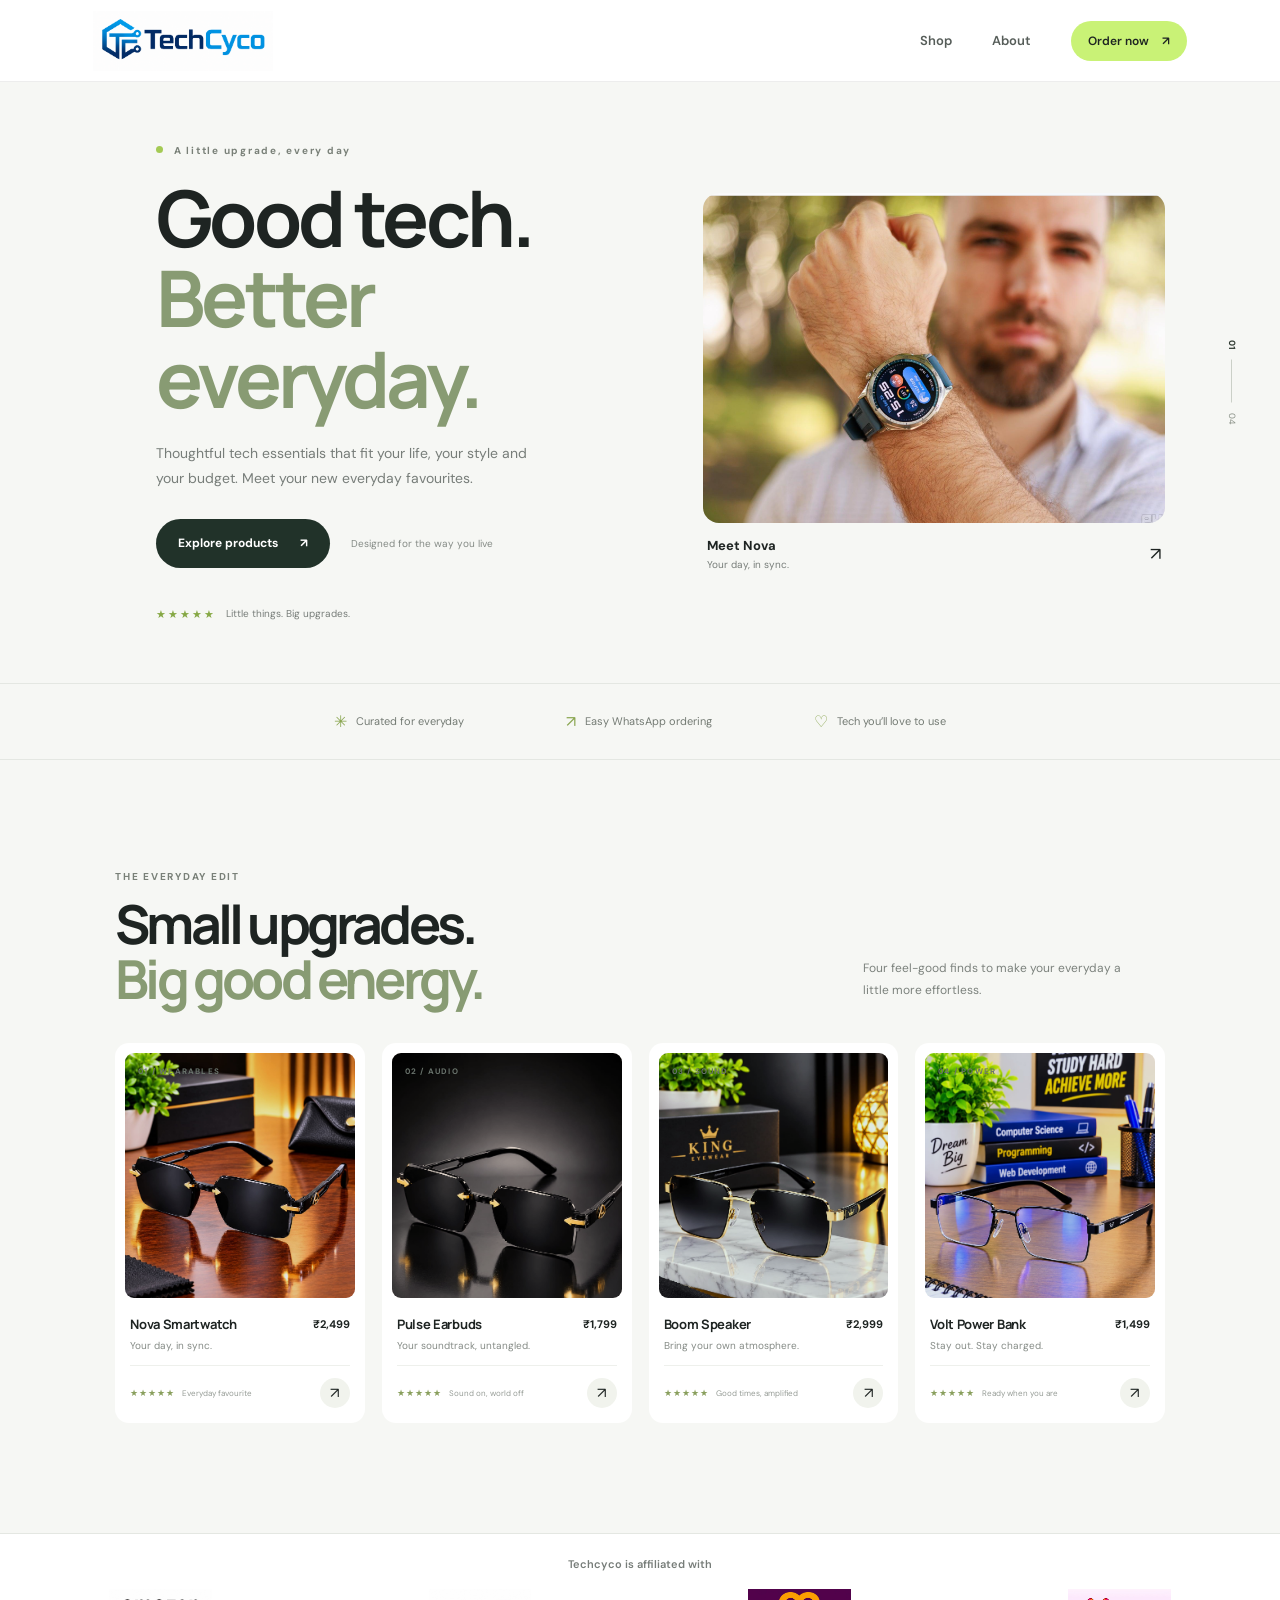
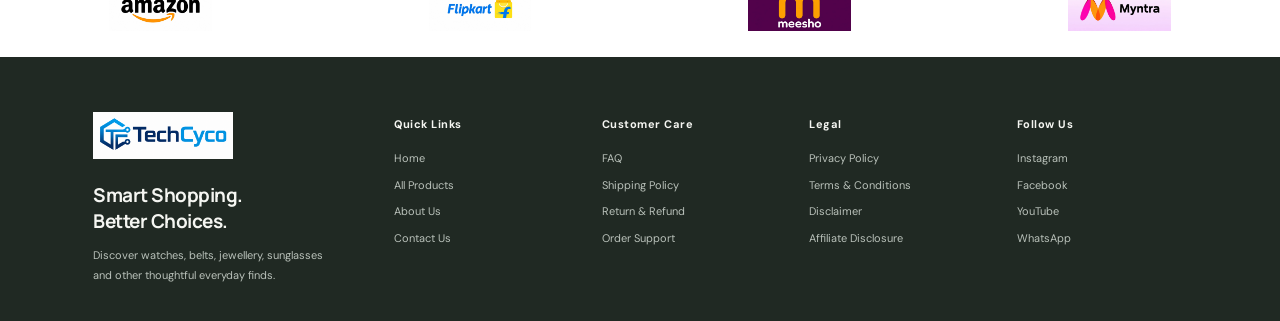
==== commit e4dcb814: "update" ====
--- a/index.html
+++ b/index.html
@@ -1,20 +1,26 @@
 <!doctype html>
 <html lang="en">
+
 <head>
   <meta charset="utf-8">
   <meta name="viewport" content="width=device-width, initial-scale=1">
   <meta name="theme-color" content="#f6f7f4">
-  <meta name="description" content="Discover thoughtfully selected everyday tech at Techcyco. Shop smartwatches, earbuds, speakers and power banks.">
+  <meta name="description"
+    content="Discover thoughtfully selected everyday tech at Techcyco. Shop smartwatches, earbuds, speakers and power banks.">
   <title>techcyco.in</title>
   <link rel="icon" type="image/jpeg" href="images/techcyco-favicon.jpeg">
   <link rel="preconnect" href="https://fonts.googleapis.com">
   <link rel="preconnect" href="https://fonts.gstatic.com" crossorigin>
-  <link href="https://fonts.googleapis.com/css2?family=DM+Sans:wght@400;500;600;700&family=Manrope:wght@400;500;600;700;800&display=swap" rel="stylesheet">
+  <link
+    href="https://fonts.googleapis.com/css2?family=DM+Sans:wght@400;500;600;700&family=Manrope:wght@400;500;600;700;800&display=swap"
+    rel="stylesheet">
   <link rel="stylesheet" href="css/style.css">
 </head>
+
 <body data-page="home">
   <header class="site-header">
-    <a class="brand" href="index.html" aria-label="Techcyco home"><img src="images/techcyco-logo.png" alt="TechCyco"></a>
+    <a class="brand" href="index.html" aria-label="Techcyco home"><img src="images/techcyco-logo.png"
+        alt="TechCyco"></a>
     <nav class="main-nav" aria-label="Main navigation">
       <a href="#products">Shop</a>
       <a href="#about">About</a>
@@ -27,16 +33,18 @@
       <div class="hero-copy">
         <p class="eyebrow"><span class="eyebrow-dot"></span> A little upgrade, every day</p>
         <h1>Good tech.<br><span>Better everyday.</span></h1>
-        <p class="hero-description">Thoughtful tech essentials that fit your life, your style and your budget. Meet your new everyday favourites.</p>
+        <p class="hero-description">Thoughtful tech essentials that fit your life, your style and your budget. Meet your
+          new everyday favourites.</p>
         <div class="hero-actions">
           <a class="button button-dark" href="#products">Explore products <span aria-hidden="true">↗</span></a>
           <span class="hero-note">Designed for the way you live</span>
         </div>
-        <div class="hero-proof"><span class="proof-stars" aria-label="5 out of 5 stars">★★★★★</span><span>Little things. Big upgrades.</span></div>
+        <div class="hero-proof"><span class="proof-stars" aria-label="5 out of 5 stars">★★★★★</span><span>Little things.
+            Big upgrades.</span></div>
       </div>
 
       <figure class="hero-art">
-        <img src="images/product1.svg" alt="Nova smartwatch">
+        <img src="images/indexImge/imagewatch.png" alt="Nova smartwatch">
         <figcaption class="hero-product-tag">
           <span><strong>Meet Nova</strong><small>Your day, in sync.</small></span>
           <a href="products/product1/index.html" aria-label="Shop Nova smartwatch">↗</a>
@@ -46,34 +54,69 @@
     </section>
 
     <section class="trust-strip" aria-label="Shopping benefits">
-      <span><i>✳</i> Curated for everyday</span><span><i>↗</i> Easy WhatsApp ordering</span><span><i>♡</i> Tech you’ll love to use</span>
+      <span><i>✳</i> Curated for everyday</span><span><i>↗</i> Easy WhatsApp ordering</span><span><i>♡</i> Tech you’ll
+        love to use</span>
     </section>
 
     <section class="products-section section-wrap" id="products">
       <div class="section-heading">
-        <div><p class="eyebrow">THE EVERYDAY EDIT</p><h2>Small upgrades.<br><span>Big good energy.</span></h2></div>
+        <div>
+          <p class="eyebrow">THE EVERYDAY EDIT</p>
+          <h2>Small upgrades.<br><span>Big good energy.</span></h2>
+        </div>
         <p>Four feel-good finds to make your everyday a little more effortless.</p>
       </div>
       <div class="product-grid">
         <article class="product-card card-lilac">
-          <a class="card-image" href="products/product1/index.html" aria-label="View Nova smartwatch"><span class="card-number">01 / WEARABLES</span><img src="images/firstglasses.jpeg" alt="Nova smartwatch"></a>
-          <div class="card-content"><div><h3>Nova Smartwatch</h3><p>Your day, in sync.</p></div><strong class="price">₹2,499</strong></div>
-          <div class="card-bottom"><span class="card-rating">★★★★★ <small>Everyday favourite</small></span><a class="card-link" href="products/product1/index.html" aria-label="Shop Nova Smartwatch">↗</a></div>
+          <a class="card-image" href="products/product1/index.html" aria-label="View Nova smartwatch"><span
+              class="card-number">01 / WEARABLES</span><img src="images/firstglasses.jpeg" alt="Nova smartwatch"></a>
+          <div class="card-content">
+            <div>
+              <h3>Nova Smartwatch</h3>
+              <p>Your day, in sync.</p>
+            </div><strong class="price">₹2,499</strong>
+          </div>
+          <div class="card-bottom"><span class="card-rating">★★★★★ <small>Everyday favourite</small></span><a
+              class="card-link" href="products/product1/index.html" aria-label="Shop Nova Smartwatch">↗</a></div>
         </article>
         <article class="product-card card-peach">
-          <a class="card-image" href="products/product2/index.html" aria-label="View Pulse wireless earbuds"><span class="card-number">02 / AUDIO</span><img src="images/sunglassespsun106(2).jpeg" alt="Pulse wireless earbuds"></a>
-          <div class="card-content"><div><h3>Pulse Earbuds</h3><p>Your soundtrack, untangled.</p></div><strong class="price">₹1,799</strong></div>
-          <div class="card-bottom"><span class="card-rating">★★★★★ <small>Sound on, world off</small></span><a class="card-link" href="products/product2/index.html" aria-label="Shop Pulse Earbuds">↗</a></div>
+          <a class="card-image" href="products/product2/index.html" aria-label="View Pulse wireless earbuds"><span
+              class="card-number">02 / AUDIO</span><img src="images/sunglassespsun106(2).jpeg"
+              alt="Pulse wireless earbuds"></a>
+          <div class="card-content">
+            <div>
+              <h3>Pulse Earbuds</h3>
+              <p>Your soundtrack, untangled.</p>
+            </div><strong class="price">₹1,799</strong>
+          </div>
+          <div class="card-bottom"><span class="card-rating">★★★★★ <small>Sound on, world off</small></span><a
+              class="card-link" href="products/product2/index.html" aria-label="Shop Pulse Earbuds">↗</a></div>
         </article>
         <article class="product-card card-mint">
-          <a class="card-image" href="products/product3/index.html" aria-label="View Boom portable speaker"><span class="card-number">03 / SOUND</span><img src="images/sunglassespsun106(3).jpeg" alt="Boom portable speaker"></a>
-          <div class="card-content"><div><h3>Boom Speaker</h3><p>Bring your own atmosphere.</p></div><strong class="price">₹2,999</strong></div>
-          <div class="card-bottom"><span class="card-rating">★★★★★ <small>Good times, amplified</small></span><a class="card-link" href="products/product3/index.html" aria-label="Shop Boom Speaker">↗</a></div>
+          <a class="card-image" href="products/product3/index.html" aria-label="View Boom portable speaker"><span
+              class="card-number">03 / SOUND</span><img src="images/sunglassespsun106(3).jpeg"
+              alt="Boom portable speaker"></a>
+          <div class="card-content">
+            <div>
+              <h3>Boom Speaker</h3>
+              <p>Bring your own atmosphere.</p>
+            </div><strong class="price">₹2,999</strong>
+          </div>
+          <div class="card-bottom"><span class="card-rating">★★★★★ <small>Good times, amplified</small></span><a
+              class="card-link" href="products/product3/index.html" aria-label="Shop Boom Speaker">↗</a></div>
         </article>
         <article class="product-card card-blue">
-          <a class="card-image" href="products/product4/index.html" aria-label="View Volt power bank"><span class="card-number">04 / POWER</span><img src="images/sunglassespsun106(4).jpeg" alt="Volt power bank"></a>
-          <div class="card-content"><div><h3>Volt Power Bank</h3><p>Stay out. Stay charged.</p></div><strong class="price">₹1,499</strong></div>
-          <div class="card-bottom"><span class="card-rating">★★★★★ <small>Ready when you are</small></span><a class="card-link" href="products/product4/index.html" aria-label="Shop Volt Power Bank">↗</a></div>
+          <a class="card-image" href="products/product4/index.html" aria-label="View Volt power bank"><span
+              class="card-number">04 / POWER</span><img src="images/sunglassespsun106(4).jpeg"
+              alt="Volt power bank"></a>
+          <div class="card-content">
+            <div>
+              <h3>Volt Power Bank</h3>
+              <p>Stay out. Stay charged.</p>
+            </div><strong class="price">₹1,499</strong>
+          </div>
+          <div class="card-bottom"><span class="card-rating">★★★★★ <small>Ready when you are</small></span><a
+              class="card-link" href="products/product4/index.html" aria-label="Shop Volt Power Bank">↗</a></div>
         </article>
       </div>
     </section>
@@ -103,13 +146,15 @@
   <footer class="site-footer">
     <div class="footer-main">
       <section class="footer-about" id="about">
-        <a class="brand" href="index.html" aria-label="Techcyco home"><img src="images/techcyco-logo.png" alt="TechCyco"></a>
+        <a class="brand" href="index.html" aria-label="Techcyco home"><img src="images/techcyco-logo.png"
+            alt="TechCyco"></a>
         <h2>Smart Shopping.<br>Better Choices.</h2>
         <p>Discover watches, belts, jewellery, sunglasses and other thoughtful everyday finds.</p>
       </section>
       <nav class="footer-column" aria-label="Quick Links">
         <h2>Quick Links</h2>
-        <a href="index.html">Home</a><a href="#products">All Products</a><a href="pages/about-us/index.html">About Us</a>
+        <a href="index.html">Home</a><a href="#products">All Products</a><a href="pages/about-us/index.html">About
+          Us</a>
         <a href="pages/contact-us/index.html">Contact Us</a>
       </nav>
       <nav class="footer-column" aria-label="Customer Care">
@@ -129,7 +174,8 @@
       <nav class="footer-column" aria-label="Follow Us">
         <h2>Follow Us</h2>
         <a href="https://www.instagram.com/techc_yco/" target="_blank" rel="noopener noreferrer">Instagram</a>
-        <a href="https://www.facebook.com/profile.php?id=61595707210896" target="_blank" rel="noopener noreferrer">Facebook</a>
+        <a href="https://www.facebook.com/profile.php?id=61595707210896" target="_blank"
+          rel="noopener noreferrer">Facebook</a>
         <a href="https://www.youtube.com/" target="_blank" rel="noopener noreferrer">YouTube</a>
         <a href="https://wa.me/918271734883" target="_blank" rel="noopener noreferrer">WhatsApp</a>
       </nav>
@@ -137,4 +183,5 @@
   </footer>
   <script src="js/script.js"></script>
 </body>
-</html>
+
+</html>
